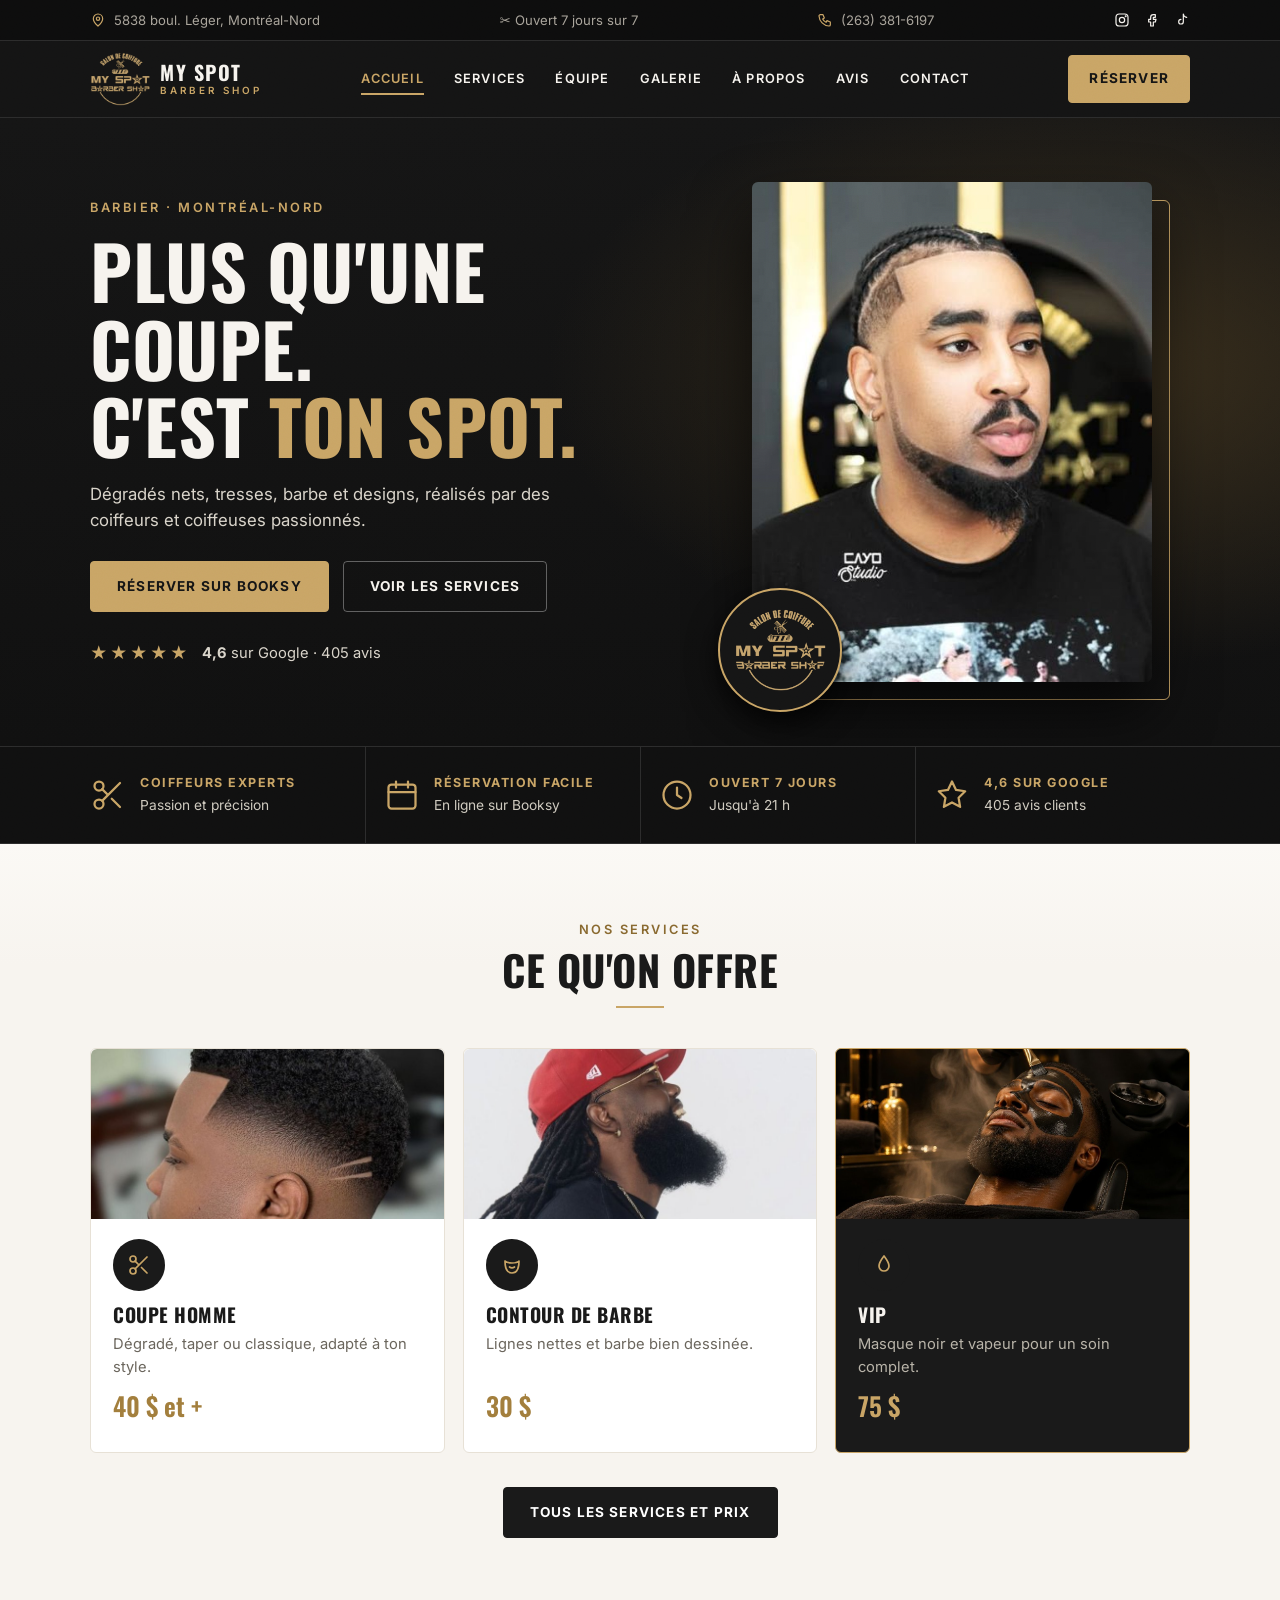
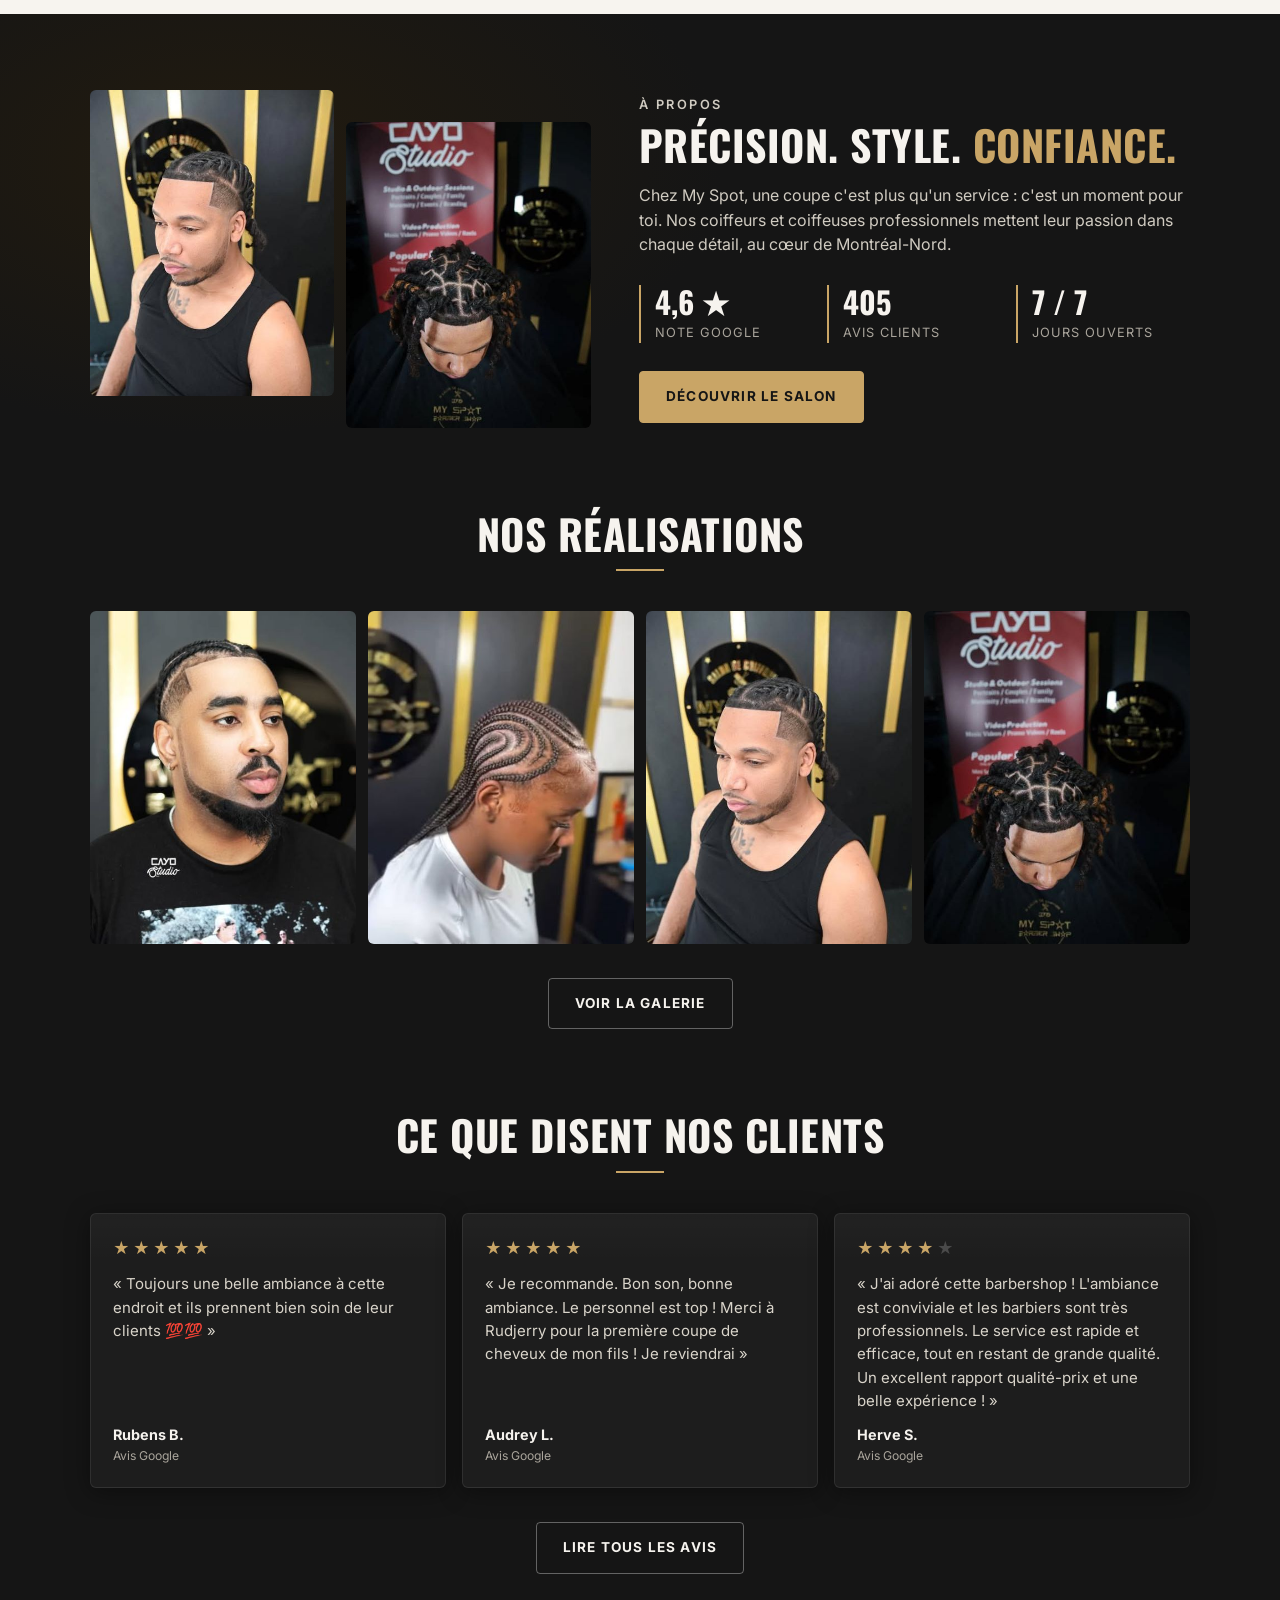
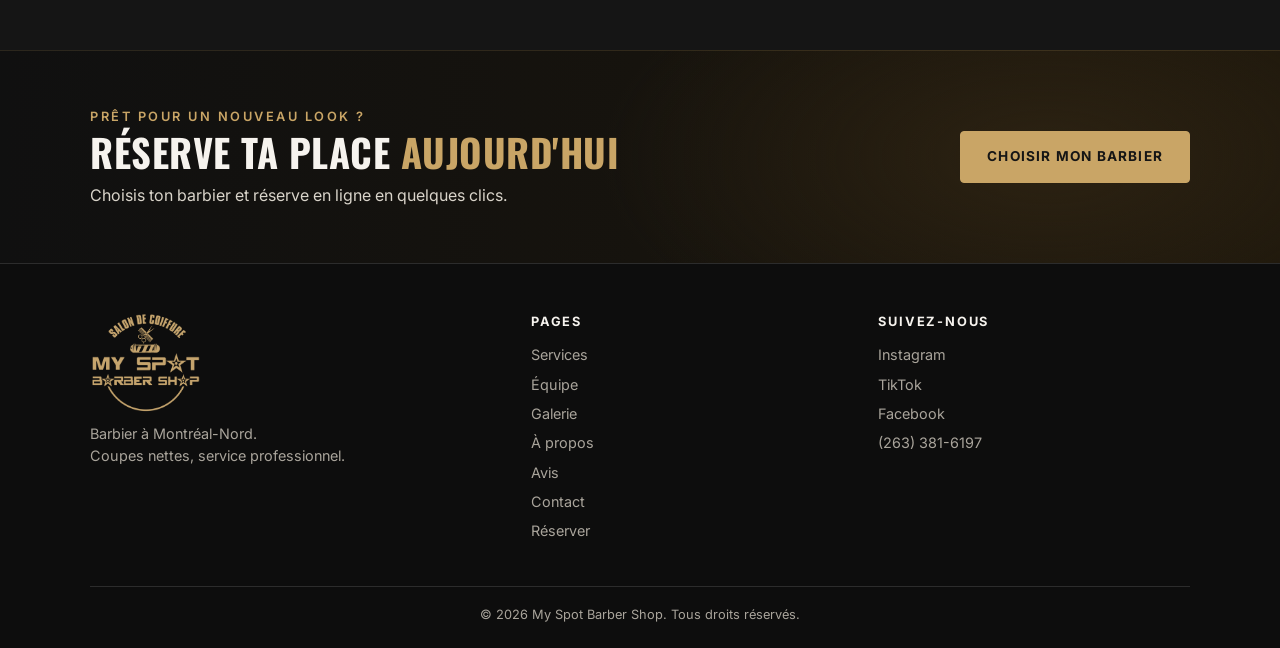
==== index.html @ a3e202e7 "Nouveau numéro de téléphone : (263) 381-6197 Remplace (514) 326-7775 sur toutes les pages (topbar, f" ====
<!doctype html>
<html lang="fr">
<head>
<meta charset="utf-8">
<meta name="viewport" content="width=device-width, initial-scale=1">
<title>My Spot Barber Shop — Barbier à Montréal-Nord</title>
<meta name="description" content="Barbier à Montréal-Nord — My Spot Barber Shop, 5838 boul. Léger. Coupes, dégradés, tresses, barbe et designs. Réserve en ligne sur Booksy.">
<link rel="canonical" href="https://myspotbarbershop.com/">
<meta property="og:title" content="My Spot Barber Shop — Barbier à Montréal-Nord">
<meta property="og:description" content="Barbier à Montréal-Nord — My Spot Barber Shop, 5838 boul. Léger. Coupes, dégradés, tresses, barbe et designs. Réserve en ligne sur Booksy.">
<meta property="og:type" content="website">
<meta property="og:url" content="https://myspotbarbershop.com/">
<meta property="og:image" content="https://myspotbarbershop.com/img/logo.png">
<meta property="og:locale" content="fr_CA">
<script type="application/ld+json">
{
  "@context": "https://schema.org",
  "@type": "BarberShop",
  "name": "My Spot Barber Shop",
  "image": "https://myspotbarbershop.com/img/logo.png",
  "url": "https://myspotbarbershop.com/",
  "telephone": "+1-263-381-6197",
  "address": {"@type":"PostalAddress","streetAddress":"5838 boul. Léger","addressLocality":"Montréal-Nord","addressRegion":"QC","postalCode":"H1G 1K6","addressCountry":"CA"},
  "openingHoursSpecification": [
    {"@type":"OpeningHoursSpecification","dayOfWeek":["Sunday","Monday","Tuesday","Wednesday","Thursday"],"opens":"09:00","closes":"21:00"},
    {"@type":"OpeningHoursSpecification","dayOfWeek":["Friday","Saturday"],"opens":"08:30","closes":"21:00"}
  ],
  "sameAs": ["https://www.instagram.com/myspotbarbershop/","https://www.tiktok.com/@myspot.barbershop","https://www.facebook.com/profile.php?id=100047534535503"],
  "aggregateRating": {"@type":"AggregateRating","ratingValue":"4.6","reviewCount":"405"}
}
</script>
<link rel="icon" href="img/icon.png">
<link rel="apple-touch-icon" href="img/icon.png">
<link rel="preconnect" href="https://fonts.googleapis.com">
<link rel="preconnect" href="https://fonts.gstatic.com" crossorigin>
<link href="https://fonts.googleapis.com/css2?family=Oswald:wght@500;600;700&family=Inter:wght@400;500;600;700&display=swap" rel="stylesheet">
<link rel="stylesheet" href="css/style.css">
</head>
<body>
<div class="topbar">
  <div class="wrap">
    <span class="cache"><svg viewBox="0 0 24 24"><path d="M12 21s-7-6.2-7-11a7 7 0 0 1 14 0c0 4.8-7 11-7 11z"/><circle cx="12" cy="10" r="2.5"/></svg>5838 boul. Léger, Montréal-Nord</span>
    <span>✂ Ouvert 7 jours sur 7</span>
    <a class="cache" href="tel:+12633816197"><svg viewBox="0 0 24 24"><path d="M5 4h4l2 5-2.5 1.5a11 11 0 0 0 5 5L15 13l5 2v4a2 2 0 0 1-2 2A16 16 0 0 1 3 6a2 2 0 0 1 2-2z"/></svg>(263) 381-6197</a>
    <div class="social cache">
      <a href="https://www.instagram.com/myspotbarbershop/" target="_blank" rel="noopener" aria-label="Instagram"><svg viewBox="0 0 24 24"><rect x="3" y="3" width="18" height="18" rx="5"/><circle cx="12" cy="12" r="4"/><circle cx="17.5" cy="6.5" r=".6"/></svg></a>
      <a href="https://www.facebook.com/profile.php?id=100047534535503" target="_blank" rel="noopener" aria-label="Facebook"><svg viewBox="0 0 24 24"><path d="M14 8h3V4h-3a4 4 0 0 0-4 4v3H7v4h3v6h4v-6h3l1-4h-4V8z"/></svg></a>
      <a href="https://www.tiktok.com/@myspot.barbershop" target="_blank" rel="noopener" aria-label="TikTok"><svg viewBox="0 0 24 24"><path d="M14 3v11.5a3.5 3.5 0 1 1-3.5-3.5M14 3c.3 2.7 2 4.5 5 5"/></svg></a>
    </div>
  </div>
</div>
<header class="nav">
  <div class="wrap">
    <a class="marque" href="/">
      <img src="img/logo.png" alt="Logo My Spot Barber Shop">
      <b>My Spot<small>BARBER SHOP</small></b>
    </a>
    <nav class="menu">
        <a href="/" class="actif">Accueil</a>
        <a href="/services">Services</a>
        <a href="/equipe">Équipe</a>
        <a href="/galerie">Galerie</a>
        <a href="/a-propos">À propos</a>
        <a href="/avis">Avis</a>
        <a href="/contact">Contact</a>
    </nav>
    <details class="menu-mobile">
      <summary aria-label="Menu"><svg viewBox="0 0 24 24"><path d="M4 7h16M4 12h16M4 17h16"/></svg></summary>
      <nav>
        <a href="/" class="actif">Accueil</a>
        <a href="/services">Services</a>
        <a href="/equipe">Équipe</a>
        <a href="/galerie">Galerie</a>
        <a href="/a-propos">À propos</a>
        <a href="/avis">Avis</a>
        <a href="/contact">Contact</a>
        <a href="/equipe">Réserver</a>
      </nav>
    </details>
    <a class="btn btn-or" href="/equipe">Réserver</a>
  </div>
</header>
<main>
<div class="hero">
  <div class="wrap">
    <div>
      <p class="surtitre">Barbier · Montréal-Nord</p>
      <h1>Plus qu'une coupe.<br>C'est <span class="or">ton spot.</span></h1>
      <p class="intro">Dégradés nets, tresses, barbe et designs, réalisés par des coiffeurs et coiffeuses passionnés.</p>
      <div class="actions">
        <a class="btn btn-or" href="/equipe">Réserver sur Booksy</a>
        <a class="btn btn-ligne" href="/services">Voir les services</a>
      </div>
      <div class="note"><span class="etoiles" role="img" aria-label="Note 4,6 sur 5">★★★★★</span><span><b>4,6</b> sur Google · 405 avis</span></div>
    </div>
    <div class="hero-photo">
      <img class="photo" src="img/coupe-4.jpg" alt="Coupe et barbe réalisées chez My Spot">
      <img class="sceau" src="img/logo.png" alt="">
    </div>
  </div>
</div>

<div class="atouts">
  <div class="wrap">
    <div class="atout"><svg viewBox="0 0 24 24"><circle cx="6" cy="6" r="3"/><circle cx="6" cy="18" r="3"/><path d="M20 4 8.1 15.9M14.5 14.5 20 20M8.1 8.1 12 12"/></svg><div><b>Coiffeurs experts</b><span>Passion et précision</span></div></div>
    <div class="atout"><svg viewBox="0 0 24 24"><rect x="3" y="5" width="18" height="16" rx="2"/><path d="M3 10h18M8 3v4M16 3v4"/></svg><div><b>Réservation facile</b><span>En ligne sur Booksy</span></div></div>
    <div class="atout"><svg viewBox="0 0 24 24"><circle cx="12" cy="12" r="9"/><path d="M12 7v5l3 2"/></svg><div><b>Ouvert 7 jours</b><span>Jusqu'à 21 h</span></div></div>
    <div class="atout"><svg viewBox="0 0 24 24"><path d="m12 3 2.7 5.6 6.1.9-4.4 4.3 1 6.1L12 17l-5.4 2.9 1-6.1L3.2 9.5l6.1-.9z"/></svg><div><b>4,6 sur Google</b><span>405 avis clients</span></div></div>
  </div>
</div>

<section class="clair">
  <div class="wrap">
    <div class="tete"><p class="surtitre" style="color:#8a6a30">Nos services</p><h2>Ce qu'on offre</h2></div>
    <div class="services">
      <div class="service"><img class="photo-svc" src="img/services/homme.jpg" alt="Dégradé réalisé chez My Spot" loading="lazy" width="720" height="480"><div class="ico"><svg viewBox="0 0 24 24"><circle cx="6" cy="6" r="3"/><circle cx="6" cy="18" r="3"/><path d="M20 4 8.1 15.9M14.5 14.5 20 20M8.1 8.1 12 12"/></svg></div><h3>Coupe homme</h3><p>Dégradé, taper ou classique, adapté à ton style.</p><span class="prix">40 $ et +</span></div>
      <div class="service"><img class="photo-svc" src="img/services/barbe.jpg" alt="Barbe taillée chez My Spot" loading="lazy" width="720" height="480"><div class="ico"><svg viewBox="0 0 24 24"><path d="M5 8c0 8 3 12 7 12s7-4 7-12c-2 2-4 2-7 2s-5 0-7-2z"/><path d="M9.5 14c1.5 1 3.5 1 5 0"/></svg></div><h3>Contour de barbe</h3><p>Lignes nettes et barbe bien dessinée.</p><span class="prix">30 $</span></div>
      <div class="service vedette"><img class="photo-svc" src="img/services/vip.jpg" alt="Coupe et barbe soignées chez My Spot" loading="lazy" width="720" height="480"><div class="ico"><svg viewBox="0 0 24 24"><path d="M12 3c3 4 5 6.5 5 10a5 5 0 0 1-10 0c0-3.5 2-6 5-10z"/></svg></div><h3>VIP</h3><p>Masque noir et vapeur pour un soin complet.</p><span class="prix">75 $</span></div>
    </div>
    <div class="centre"><a class="btn btn-noir" href="/services">Tous les services et prix</a></div>
  </div>
</section>

<section class="apropos">
  <div class="wrap">
    <div class="duo">
      <img src="img/coupe-1.jpg" alt="Tresses et dégradé réalisés chez My Spot" loading="lazy">
      <img src="img/coupe-3.jpg" alt="Twists et contour réalisés chez My Spot" loading="lazy">
    </div>
    <div>
      <p class="surtitre">À propos</p>
      <h2>Précision. Style. <span class="or">Confiance.</span></h2>
      <p>Chez My Spot, une coupe c'est plus qu'un service : c'est un moment pour toi. Nos coiffeurs et coiffeuses professionnels mettent leur passion dans chaque détail, au cœur de Montréal-Nord.</p>
      <div class="chiffres">
        <div><b>4,6 ★</b><span>Note Google</span></div>
        <div><b>405</b><span>Avis clients</span></div>
        <div><b>7 / 7</b><span>Jours ouverts</span></div>
      </div>
      <a class="btn btn-or" href="/a-propos">Découvrir le salon</a>
    </div>
  </div>
</section>

<section style="padding-top:0">
  <div class="wrap">
    <div class="tete"><h2>Nos réalisations</h2></div>
    <div class="galerie">
      <a href="https://www.instagram.com/myspotbarbershop/" target="_blank" rel="noopener"><img src="img/coupe-4.jpg" alt="Coupe et barbe" loading="lazy"></a>
      <a href="https://www.instagram.com/myspotbarbershop/" target="_blank" rel="noopener"><img src="img/coupe-2.jpg" alt="Tresses collées" loading="lazy"></a>
      <a href="https://www.instagram.com/myspotbarbershop/" target="_blank" rel="noopener"><img src="img/coupe-1.jpg" alt="Tresses et dégradé" loading="lazy"></a>
      <a href="https://www.instagram.com/myspotbarbershop/" target="_blank" rel="noopener"><img src="img/coupe-3.jpg" alt="Twists et contour" loading="lazy"></a>
    </div>
    <div class="centre"><a class="btn btn-ligne" href="/galerie">Voir la galerie</a></div>
  </div>
</section>

<section style="padding-top:0">
  <div class="wrap">
    <div class="tete"><h2>Ce que disent nos clients</h2></div>
    <div class="avis">
      <figure><div class="et" role="img" aria-label="5 étoiles sur 5">★★★★★<i aria-hidden="true"></i></div><blockquote>« Toujours une belle ambiance à cette endroit et ils prennent bien soin de leur clients 💯💯 »</blockquote><figcaption>Rubens B.<span>Avis Google</span></figcaption></figure>
      <figure><div class="et" role="img" aria-label="5 étoiles sur 5">★★★★★<i aria-hidden="true"></i></div><blockquote>« Je recommande. Bon son, bonne ambiance. Le personnel est top ! Merci à Rudjerry pour la première coupe de cheveux de mon fils ! Je reviendrai »</blockquote><figcaption>Audrey L.<span>Avis Google</span></figcaption></figure>
      <figure><div class="et" role="img" aria-label="4 étoiles sur 5">★★★★<i aria-hidden="true">★</i></div><blockquote>« J'ai adoré cette barbershop ! L'ambiance est conviviale et les barbiers sont très professionnels. Le service est rapide et efficace, tout en restant de grande qualité. Un excellent rapport qualité-prix et une belle expérience ! »</blockquote><figcaption>Herve S.<span>Avis Google</span></figcaption></figure>
    </div>
    <div class="centre"><a class="btn btn-ligne" href="/avis">Lire tous les avis</a></div>
  </div>
</section>

<div class="reserver">
  <div class="wrap">
    <div><p class="surtitre">Prêt pour un nouveau look ?</p><h2>Réserve ta place <span class="or">aujourd'hui</span></h2><p style="margin-top:10px;color:#d9d4ca">Choisis ton barbier et réserve en ligne en quelques clics.</p></div>
    <a class="btn btn-or" href="/equipe">Choisir mon barbier</a>
  </div>
</div>

</main>
<footer>
  <div class="wrap">
    <div>
      <img src="img/logo.png" alt="My Spot Barber Shop">
      <p>Barbier à Montréal-Nord.<br>Coupes nettes, service professionnel.</p>
    </div>
    <div>
      <h4>Pages</h4>
      <ul>
        <li><a href="/services">Services</a></li>
        <li><a href="/equipe">Équipe</a></li>
        <li><a href="/galerie">Galerie</a></li>
        <li><a href="/a-propos">À propos</a></li>
        <li><a href="/avis">Avis</a></li>
        <li><a href="/contact">Contact</a></li>
        <li><a href="/equipe">Réserver</a></li>
      </ul>
    </div>
    <div>
      <h4>Suivez-nous</h4>
      <ul>
        <li><a href="https://www.instagram.com/myspotbarbershop/" target="_blank" rel="noopener">Instagram</a></li>
        <li><a href="https://www.tiktok.com/@myspot.barbershop" target="_blank" rel="noopener">TikTok</a></li>
        <li><a href="https://www.facebook.com/profile.php?id=100047534535503" target="_blank" rel="noopener">Facebook</a></li>
        <li><a href="tel:+12633816197">(263) 381-6197</a></li>
      </ul>
    </div>
    <p class="copy">© 2026 My Spot Barber Shop. Tous droits réservés.</p>
  </div>
</footer>

<a class="btn btn-or fixe" href="/equipe">Réserver maintenant</a>
<script>
  if ('scrollRestoration' in history) { history.scrollRestoration = 'manual'; }
  if (!location.hash) { window.scrollTo(0, 0); window.addEventListener('pageshow', function(){ window.scrollTo(0, 0); }); }
</script>
<script>
(function(){
  var btns=document.querySelectorAll('a[data-booksy]');
  if(!btns.length)return;
  var cur=null;
  var st=document.createElement('style');st.textContent='.booksy-widget-button{display:none!important}';document.head.appendChild(st);
  function clean(){
    document.querySelectorAll('.booksy-widget-container').forEach(function(e){e.remove()});
    document.querySelectorAll('.booksy-widget-dialog').forEach(function(e){var p=e.parentElement;(p&&p.tagName==='DIV'&&!p.className?p:e).remove()});
    document.querySelectorAll('script[src*="booksy.com/widget"]').forEach(function(e){e.remove()});
  }
  btns.forEach(function(a){
    a.addEventListener('click',function(ev){
      ev.preventDefault();
      var id=a.getAttribute('data-booksy');
      if(cur===id){var b=document.querySelector('.booksy-widget-button');if(b){b.click();return;}}
      clean();cur=id;
      var sc=document.createElement('script');
      sc.src='https://booksy.com/widget/code.js?id='+id+'&country=ca&lang=fr';
      document.body.appendChild(sc);
      var n=0,t=setInterval(function(){
        var b=document.querySelector('.booksy-widget-button');
        if(b){clearInterval(t);b.click();}
        else if(++n>40){clearInterval(t);window.open(a.href,'_blank');}
      },150);
    });
  });
})();
</script>
</body>
</html>
---- css/style.css ----
:root { --noir:#151515; --noir2:#1d1d1d; --ligne:#2c2c2c; --or:#c9a566; --or2:#e0c08a; --blanc:#f6f3ee; --gris:#a9a49b; --creme:#f7f4ef; --encre:#1a1a1a; }
  * { box-sizing:border-box; margin:0; padding:0; }
  html { scroll-behavior:smooth; }
  @media (prefers-reduced-motion: reduce) { html { scroll-behavior:auto; } * { transition:none !important; animation:none !important; } }
  :root { --ease:cubic-bezier(.22,.61,.36,1); --vite:.25s; --lent:.7s; }
  body { font-family:Inter,system-ui,-apple-system,sans-serif; background:var(--noir); color:var(--blanc); line-height:1.55; -webkit-font-smoothing:antialiased; }
  body::before { content:""; position:fixed; inset:0; z-index:100; pointer-events:none; opacity:.05; mix-blend-mode:overlay;
    background-image:url("data:image/svg+xml,%3Csvg xmlns='http://www.w3.org/2000/svg' width='160' height='160'%3E%3Cfilter id='n'%3E%3CfeTurbulence type='fractalNoise' baseFrequency='.8' numOctaves='2' stitchTiles='stitch'/%3E%3C/filter%3E%3Crect width='160' height='160' filter='url(%23n)'/%3E%3C/svg%3E"); }
  a { color:inherit; text-decoration:none; }
  img { max-width:100%; display:block; }
  .wrap { max-width:1140px; margin:0 auto; padding:0 20px; }
  h1,h2,h3,.titre { font-family:Oswald,Impact,sans-serif; text-transform:uppercase; letter-spacing:.5px; line-height:1.05; }
  .or { color:var(--or); }
  .surtitre { color:var(--or); font-size:.8rem; font-weight:600; letter-spacing:2.5px; text-transform:uppercase; }

  /* Boutons */
  .btn { display:inline-flex; align-items:center; justify-content:center; gap:8px; padding:14px 26px; font-weight:700; font-size:.85rem; letter-spacing:1.2px; text-transform:uppercase; border-radius:4px; border:1.5px solid var(--or); transition:transform var(--vite) var(--ease), box-shadow var(--vite) var(--ease), background var(--vite) var(--ease), border-color var(--vite) var(--ease), color var(--vite) var(--ease); cursor:pointer; }
  .btn:hover { transform:translateY(-2px); }
  .btn:active { transform:translateY(0) scale(.98); transition-duration:.08s; }
  .btn-or { background:var(--or); color:#151515; }
  .btn-or:hover { background:var(--or2); border-color:var(--or2); box-shadow:0 10px 26px #c9a56633; }
  .btn-ligne { border-color:#fff5; color:var(--blanc); }
  .btn-ligne:hover { border-color:var(--or); color:var(--or); }
  .btn-noir { background:var(--encre); color:#fff; border-color:var(--encre); }
  .btn-noir:hover { background:#000; }

  /* Barre du haut */
  .topbar { background:#0d0d0d; font-size:.82rem; color:var(--gris); border-bottom:1px solid var(--ligne); }
  .topbar .wrap { display:flex; justify-content:space-between; align-items:center; gap:16px; min-height:40px; flex-wrap:wrap; }
  .topbar a:hover { color:var(--or); }
  .topbar span, .topbar a { display:inline-flex; align-items:center; gap:8px; }
  .topbar svg, .social svg { width:16px; height:16px; fill:none; stroke:var(--or); stroke-width:1.8; stroke-linecap:round; stroke-linejoin:round; }
  .social { display:flex; gap:14px; }
  .social svg { stroke:var(--blanc); }
  .social a:hover svg { stroke:var(--or); }

  /* Navigation */
  header.nav { position:sticky; top:0; z-index:50; background:#151515f2; backdrop-filter:blur(8px); border-bottom:1px solid var(--ligne); }
  .nav .wrap { display:flex; align-items:center; justify-content:space-between; gap:20px; height:76px; }
  .marque { display:flex; align-items:center; gap:10px; }
  .marque img { width:60px; height:60px; object-fit:contain; }
  .marque b { font-family:Oswald,sans-serif; font-size:1.25rem; letter-spacing:1.5px; text-transform:uppercase; line-height:1; }
  .marque small { display:block; font-family:Inter,sans-serif; font-size:.62rem; letter-spacing:3px; color:var(--or); font-weight:600; margin-top:4px; }
  .menu { display:flex; gap:30px; font-size:.8rem; font-weight:600; letter-spacing:1.2px; text-transform:uppercase; }
  .menu a { position:relative; padding:6px 0; }
  .menu a::after { content:""; position:absolute; left:0; right:0; bottom:0; height:2px; background:var(--or); transform:scaleX(0); transform-origin:right; transition:transform .35s var(--ease); }
  .menu a:hover { color:var(--or); }
  .menu a:hover::after { transform:scaleX(1); transform-origin:left; }
  .menu-mobile { display:none; }
  .nav .btn { padding:12px 20px; }

  /* Héro */
  .hero { position:relative; overflow:hidden; background:radial-gradient(900px 500px at 85% 40%, #3a2f1c 0%, transparent 60%), linear-gradient(180deg,#151515,#101010); }
  .hero .wrap { display:grid; grid-template-columns:1.1fr .9fr; gap:40px; align-items:center; padding-top:64px; padding-bottom:64px; }
  .hero h1 { font-size:clamp(2.6rem,6.2vw,4.6rem); font-weight:700; margin:14px 0 18px; }
  .hero p.intro { color:#d9d4ca; font-size:1.05rem; max-width:460px; }
  .actions { display:flex; gap:14px; flex-wrap:wrap; margin-top:28px; }
  .note { display:flex; align-items:center; gap:12px; margin-top:28px; font-size:.92rem; color:#d9d4ca; }
  .etoiles { color:var(--or); letter-spacing:3px; font-size:1.05rem; }
  .hero-photo { position:relative; justify-self:center; width:min(100%,400px); }
  .hero-photo img.photo { width:100%; aspect-ratio:4/5; object-fit:cover; border-radius:6px; position:relative; z-index:1; box-shadow:0 30px 60px #000a; }
  .hero-photo::before { content:""; position:absolute; inset:18px -18px -18px 18px; border:1.5px solid var(--or); border-radius:6px; }
  .hero-photo .sceau { position:absolute; z-index:2; left:-34px; bottom:-30px; width:124px; height:124px; border-radius:50%; border:2px solid var(--or); box-shadow:0 10px 30px #000c; background:#151515; padding:14px; object-fit:contain; }

  /* Atouts */
  .atouts { background:#101010; border-top:1px solid var(--ligne); border-bottom:1px solid var(--ligne); }
  .atouts .wrap { display:grid; grid-template-columns:repeat(4,1fr); }
  .atout { display:flex; gap:14px; align-items:center; padding:26px 18px; border-left:1px solid var(--ligne); }
  .atout svg { transition:transform .45s var(--ease); }
  .atout:hover svg { transform:translateY(-3px); }
  .atout:first-child { border-left:0; padding-left:0; }
  .atout svg { flex:none; width:36px; height:36px; fill:none; stroke:var(--or); stroke-width:1.5; stroke-linecap:round; stroke-linejoin:round; }
  .atout b { display:block; color:var(--or); font-size:.78rem; letter-spacing:1.5px; text-transform:uppercase; }
  .atout span { font-size:.86rem; color:#cfcabf; }

  /* Sections */
  section { padding:76px 0; }
  .tete { text-align:center; margin-bottom:40px; }
  .tete h2 { font-size:clamp(1.9rem,4vw,2.6rem); margin-top:8px; }
  .tete::after { content:""; display:block; width:48px; height:2px; background:var(--or); margin:14px auto 0; }
  .clair { background:linear-gradient(180deg,#fbf9f5 0%,var(--creme) 120px); color:var(--encre); }

  /* Services */
  .services { display:grid; grid-template-columns:repeat(3,1fr); gap:18px; }
  .service { background:#fff; border:1px solid #e7e1d6; border-radius:6px; padding:26px 22px; display:flex; flex-direction:column; gap:8px; transition:.2s; overflow:hidden; }
  .service { transition:transform .4s var(--ease), box-shadow .4s var(--ease), border-color .4s var(--ease); }
  .service:hover { transform:translateY(-4px); box-shadow:0 4px 10px #00000012, 0 18px 36px #00000014; border-color:#c6b58f; }
  .service:hover .ico svg { transform:rotate(-8deg); }
  .service .ico svg { transition:transform .4s var(--ease); }
  .service .photo-svc { width:calc(100% + 44px); max-width:none; margin:-26px -22px 12px; height:170px; object-fit:cover; border-radius:6px 6px 0 0; display:block; transition:filter .4s var(--ease); }
  .service:hover .photo-svc { filter:brightness(1.06); }
  .service .ico { width:52px; height:52px; border-radius:50%; background:var(--encre); display:grid; place-items:center; margin-bottom:6px; }
  .service .ico svg { width:24px; height:24px; fill:none; stroke:var(--or); stroke-width:1.7; stroke-linecap:round; stroke-linejoin:round; }
  .service h3 { font-size:1.2rem; }
  .service p { color:#6b665d; font-size:.92rem; flex:1; }
  .service .prix { font-family:Oswald,sans-serif; font-size:1.6rem; font-weight:600; color:#a37f3d; }
  .service.vedette { background:var(--encre); border-color:var(--or); }
  .service.vedette h3 { color:var(--blanc); }
  .service.vedette p { color:#b9b4a9; }
  .service.vedette .prix { color:var(--or); }
  .ajout { margin-top:18px; background:transparent; border:1.5px dashed #c6b58f; border-radius:6px; padding:14px 20px; text-align:center; color:#5d5748; font-size:.95rem; }
  .ajout b { color:#8a6a30; }
  .centre { text-align:center; margin-top:34px; }

  /* À propos */
  .apropos { background:radial-gradient(760px 420px at 18% 30%, #221b0f 0%, transparent 65%); }
  .apropos .wrap { display:grid; grid-template-columns:1fr 1.1fr; gap:48px; align-items:center; }
  .duo { display:grid; grid-template-columns:1fr 1fr; gap:12px; }
  .duo img { width:100%; aspect-ratio:4/5; object-fit:cover; border-radius:6px; }
  .duo img:last-child { margin-top:32px; }
  .apropos h2 { font-size:clamp(1.9rem,4vw,2.6rem); margin:8px 0 16px; }
  .apropos p { color:#d0cbc1; }
  .chiffres { display:grid; grid-template-columns:repeat(3,1fr); gap:14px; margin:28px 0; }
  .chiffres div { border-left:2px solid var(--or); padding-left:14px; }
  .chiffres b { font-family:Oswald,sans-serif; font-size:1.9rem; display:block; line-height:1.1; }
  .chiffres span { font-size:.8rem; color:var(--gris); text-transform:uppercase; letter-spacing:1px; }

  /* Galerie */
  .galerie { display:grid; grid-template-columns:repeat(4,1fr); gap:12px; }
  .galerie a { position:relative; overflow:hidden; border-radius:6px; display:block; }
  .galerie img { width:100%; aspect-ratio:4/5; object-fit:cover; transition:transform var(--lent) var(--ease), filter var(--lent) var(--ease); }
  .galerie a:hover img { transform:scale(1.05); filter:saturate(1.08); }
  .galerie a::after { content:""; position:absolute; inset:0; border:1px solid #c9a56600; border-radius:6px; transition:border-color var(--lent) var(--ease); pointer-events:none; }
  .galerie a:hover::after { border-color:#c9a56680; }

  /* Avis */
  .avis { display:grid; grid-template-columns:repeat(3,1fr); gap:16px; }
  .avis figure { background:linear-gradient(180deg,#ffffff05,transparent 48px), var(--noir2); border:1px solid #ffffff14; border-radius:6px; padding:22px; display:flex; flex-direction:column; gap:12px; box-shadow:0 4px 24px #00000066; transition:border-color .4s var(--ease), transform .4s var(--ease); }
  .avis figure:hover { border-color:#c9a56655; transform:translateY(-3px); }
  .avis .et { color:var(--or); letter-spacing:3px; }
  .avis .et i { color:#4a4a4a; font-style:normal; }
  .avis blockquote { color:#d9d4ca; font-size:.94rem; flex:1; }
  .avis figcaption { font-weight:700; font-size:.9rem; }
  .avis figcaption span { display:block; font-weight:400; font-size:.76rem; color:var(--gris); }

  /* Réserver */
  .reserver { background:radial-gradient(640px 320px at 82% 50%, #2c2212 0%, transparent 70%), linear-gradient(90deg,#101010,#1c160b); border-top:1px solid #c9a56626; border-bottom:1px solid var(--ligne); padding:56px 0; }
  .reserver .wrap { display:flex; align-items:center; justify-content:space-between; gap:24px; flex-wrap:wrap; }
  .reserver h2 { font-size:clamp(1.7rem,3.6vw,2.4rem); margin-top:6px; }

  /* Contact */
  .contact .wrap { display:grid; grid-template-columns:1fr 1.2fr; gap:40px; align-items:stretch; }
  .infos { display:grid; gap:20px; align-content:start; }
  .info { display:flex; gap:14px; }
  .info svg { flex:none; width:22px; height:22px; margin-top:3px; fill:none; stroke:#a37f3d; stroke-width:1.8; stroke-linecap:round; stroke-linejoin:round; }
  .info b { display:block; font-size:.78rem; letter-spacing:1.5px; text-transform:uppercase; color:#8a6a30; }
  .info a:hover { text-decoration:underline; }
  .carte { width:100%; min-height:340px; height:100%; border:0; border-radius:6px; }

  /* Pied */
  footer { background:#0d0d0d; padding:48px 0 24px; font-size:.9rem; color:var(--gris); }
  footer .wrap { display:grid; grid-template-columns:1.3fr 1fr 1fr; gap:36px; }
  footer img { width:110px; margin-bottom:10px; }
  footer h4 { color:var(--blanc); font-size:.8rem; letter-spacing:1.8px; text-transform:uppercase; margin-bottom:12px; }
  footer li { list-style:none; margin-bottom:7px; }
  footer a:hover { color:var(--or); }
  .copy { grid-column:1/-1; border-top:1px solid var(--ligne); padding-top:18px; text-align:center; font-size:.8rem; }

  /* Bouton fixe mobile */
  .fixe { display:none; }

  @media (max-width:900px) {
    .menu { display:none; }
    .menu-mobile { display:block; position:relative; }
    .menu-mobile summary { list-style:none; cursor:pointer; padding:10px; display:grid; place-items:center; border:1px solid var(--ligne); border-radius:4px; }
    .menu-mobile summary::-webkit-details-marker { display:none; }
    .menu-mobile svg { width:22px; height:22px; fill:none; stroke:var(--blanc); stroke-width:2; stroke-linecap:round; }
    .menu-mobile[open] summary { border-color:var(--or); }
    .menu-mobile[open] svg { stroke:var(--or); }
    .menu-mobile nav { position:absolute; right:0; top:calc(100% + 10px); background:#101010; border:1px solid var(--ligne); border-radius:6px; min-width:220px; padding:8px; display:grid; box-shadow:0 18px 40px #000c; }
    .menu-mobile nav a { padding:13px 16px; font-size:.85rem; font-weight:600; letter-spacing:1.2px; text-transform:uppercase; border-radius:4px; }
    .menu-mobile nav a:hover { background:var(--noir2); color:var(--or); }
    .hero .wrap { grid-template-columns:1fr; padding-top:44px; padding-bottom:70px; }
    .hero-photo { width:min(82%,340px); margin-top:8px; }
    .hero-photo .sceau { width:96px; height:96px; left:-22px; bottom:-24px; }
    .atouts .wrap { grid-template-columns:1fr 1fr; }
    .atout { border-left:0; padding:18px 8px 18px 0; }
    .services { grid-template-columns:1fr 1fr; }
    .apropos .wrap, .contact .wrap { grid-template-columns:1fr; }
    .galerie { grid-template-columns:1fr 1fr; }
    .avis { grid-template-columns:1fr; }
    footer .wrap { grid-template-columns:1fr 1fr; }
    footer .wrap > div:first-child { grid-column:1/-1; }
    section { padding:56px 0; }
  }
  @media (max-width:600px) {
    .topbar .cache { display:none; }
    .topbar .wrap { justify-content:center; }
    .nav .wrap { height:66px; }
    .marque img { width:50px; height:50px; }
    .nav .btn-or { display:none; }
    .services { grid-template-columns:1fr; }
    .service { flex-direction:row; align-items:center; flex-wrap:wrap; padding:18px; }
    .service .photo-svc { width:calc(100% + 36px); max-width:none; flex:0 0 calc(100% + 36px); margin:-18px -18px 10px; order:-1; }
    .service .ico { margin:0; }
    .service h3 { flex:1; }
    .service p { flex-basis:100%; order:3; }
    .chiffres b { font-size:1.5rem; }
    .fixe { display:flex; position:fixed; left:14px; right:14px; bottom:14px; z-index:60; box-shadow:0 10px 30px #000c; }
    body:has(.fixe) { padding-bottom:78px; }
  }

  /* ===== Pages intérieures ===== */
  .menu a.actif, .menu-mobile nav a.actif { color:var(--or); }
  .menu a.actif::after { transform:scaleX(1); transform-origin:left; }
  .entete-page { background:radial-gradient(700px 320px at 80% 20%, #322816 0%, transparent 60%), linear-gradient(180deg,#151515,#111113); border-bottom:1px solid var(--ligne); padding:58px 0 50px; }
  .entete-page h1 { font-size:clamp(2.2rem,5vw,3.4rem); margin-top:10px; }
  .entete-page p.fil { margin-top:14px; color:#d9d4ca; max-width:600px; }
  @media (max-width:600px){ .entete-page { padding:40px 0 34px; } }

  .resume-avis { display:flex; align-items:center; justify-content:center; gap:16px; margin-bottom:36px; color:#d9d4ca; flex-wrap:wrap; }
  .resume-avis b { font-family:Oswald,sans-serif; font-size:2.3rem; color:var(--blanc); line-height:1; }

  .redir { min-height:62vh; display:grid; place-items:center; text-align:center; padding:60px 20px; }
  .redir img { width:110px; margin:0 auto 18px; }
  .redir h1 { font-size:clamp(1.6rem,4vw,2.4rem); margin-bottom:10px; }
  .redir p { color:#d9d4ca; margin-bottom:26px; max-width:480px; margin-left:auto; margin-right:auto; }
  .spin { width:28px; height:28px; border:3px solid #c9a56633; border-top-color:var(--or); border-radius:50%; margin:0 auto 20px; animation:spin 1s linear infinite; }
  @keyframes spin { to { transform:rotate(360deg); } }
  @media (prefers-reduced-motion: reduce){ .spin { display:none; } }

  /* ===== Barbiers (équipe) ===== */
  .barbiers { display:grid; grid-template-columns:repeat(3,1fr); gap:18px; }
  .barbier { background:var(--noir2); border:1px solid #ffffff14; border-radius:6px; overflow:hidden; display:flex; flex-direction:column; transition:transform .4s var(--ease), border-color .4s var(--ease), box-shadow .4s var(--ease); }
  .barbier:hover { transform:translateY(-4px); border-color:#c9a56655; box-shadow:0 18px 36px #00000066; }
  .barbier figure { overflow:hidden; margin:0; }
  .barbier img { width:100%; aspect-ratio:3/2; object-fit:cover; transition:transform var(--lent) var(--ease); }
  .barbier:hover img { transform:scale(1.04); }
  .barbier .bas { padding:16px 18px; display:flex; align-items:center; justify-content:space-between; gap:12px; flex-wrap:wrap; }
  .barbier h3 { font-size:1.02rem; letter-spacing:1px; }
  .barbier .bas .btn { padding:10px 16px; font-size:.76rem; }
  @media (max-width:900px){ .barbiers { grid-template-columns:1fr 1fr; } }
  @media (max-width:600px){ .barbiers { grid-template-columns:1fr; } }
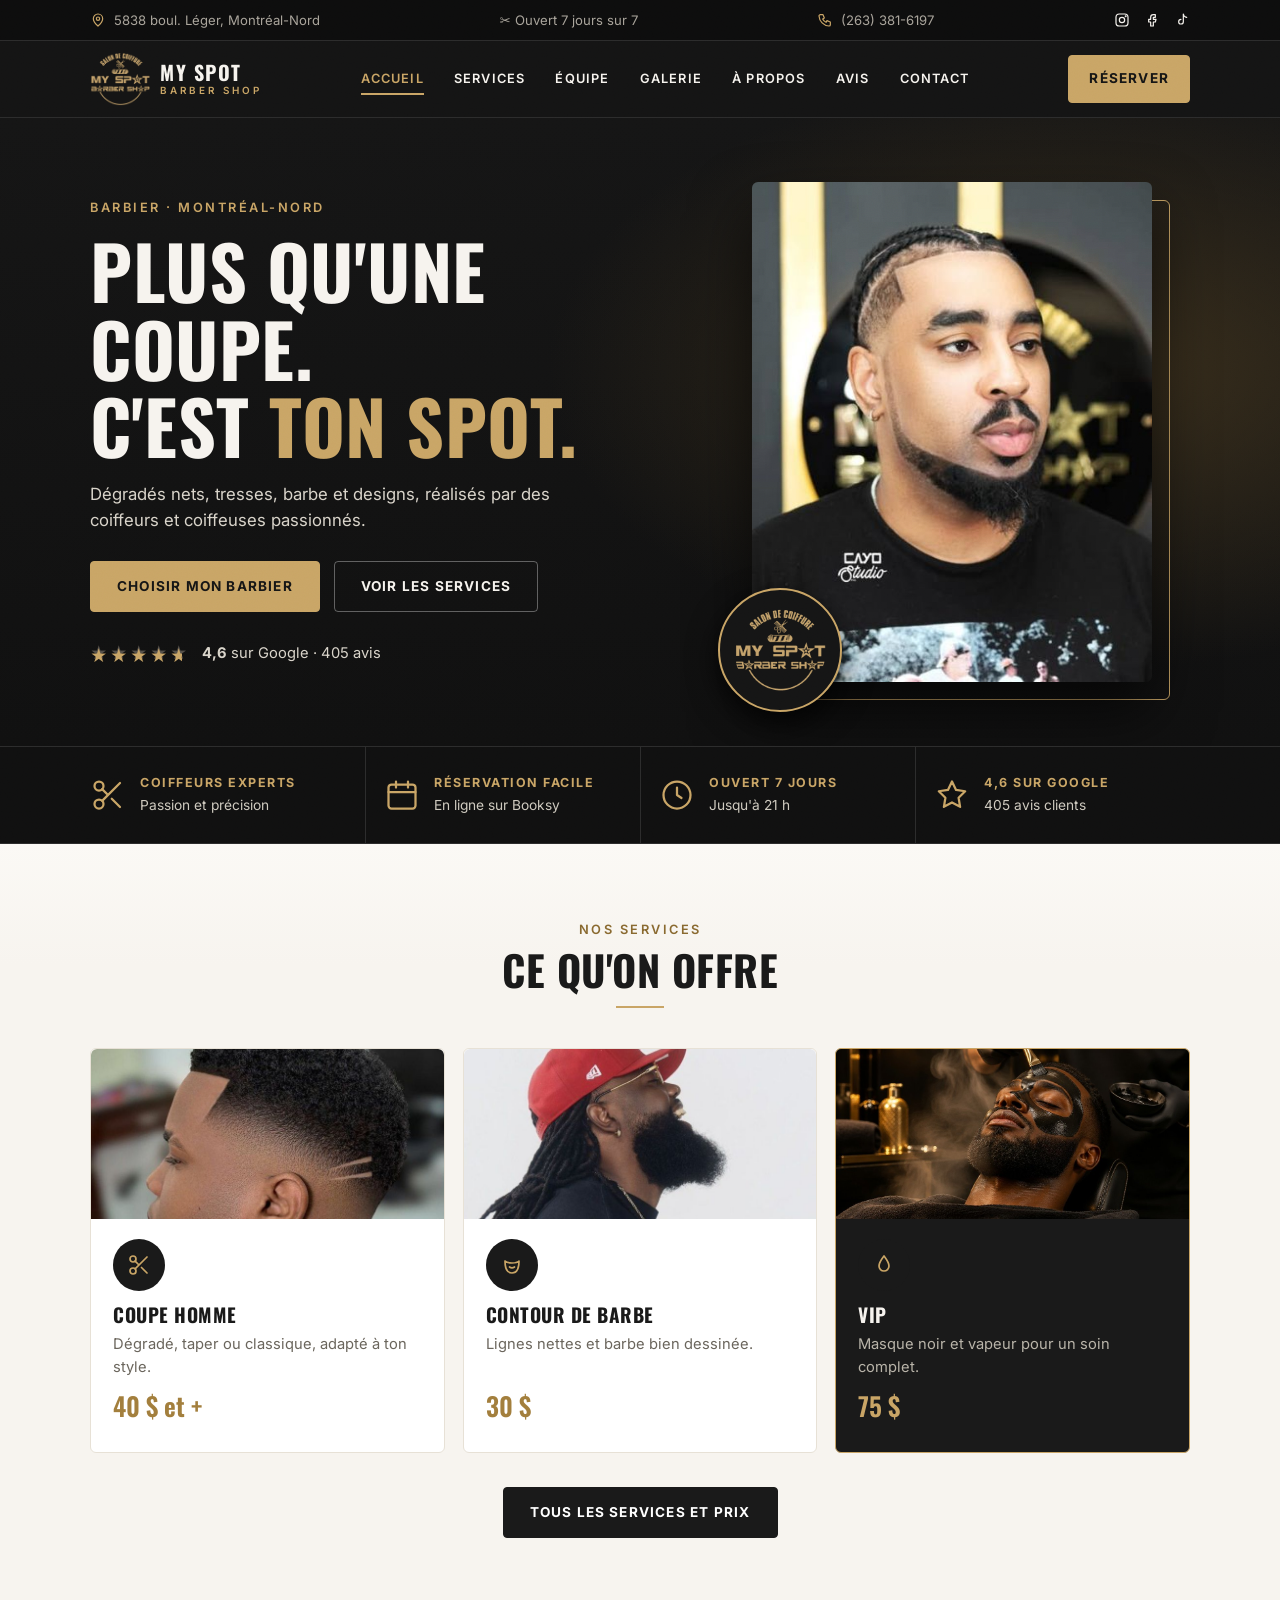
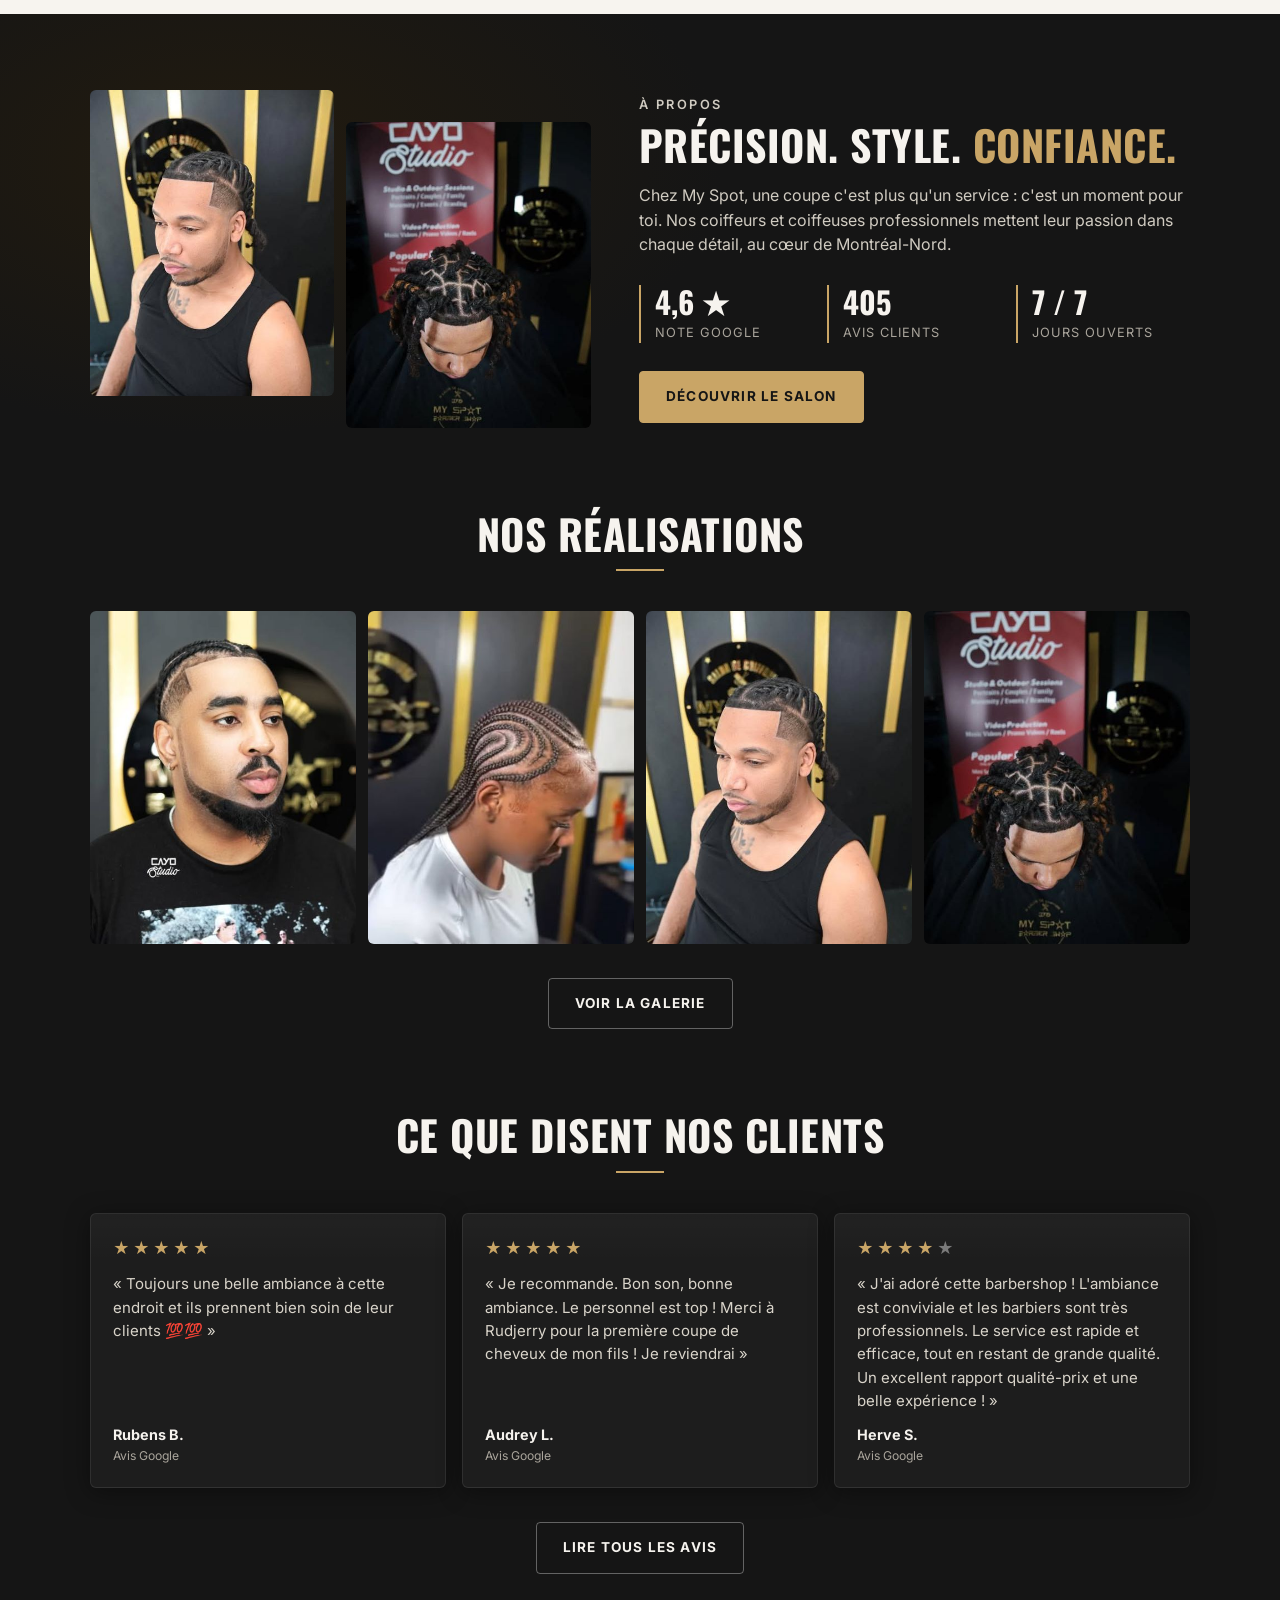
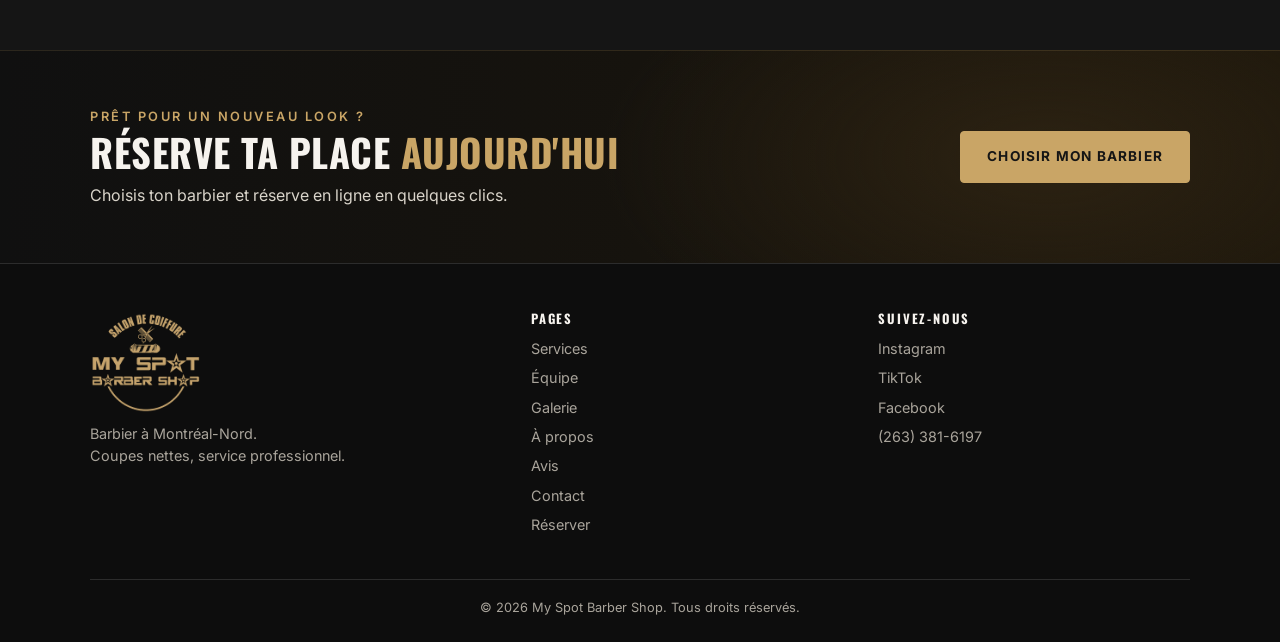
==== commit 8ddc3eb7: "Correctifs de l'audit : réservation Booksy, perfs, accessibilité, SEO - js/booksy.js unique (fix cou" ====
--- a/index.html
+++ b/index.html
@@ -10,42 +10,54 @@
 <meta property="og:description" content="Barbier à Montréal-Nord — My Spot Barber Shop, 5838 boul. Léger. Coupes, dégradés, tresses, barbe et designs. Réserve en ligne sur Booksy.">
 <meta property="og:type" content="website">
 <meta property="og:url" content="https://myspotbarbershop.com/">
-<meta property="og:image" content="https://myspotbarbershop.com/img/logo.png">
+<meta property="og:image" content="https://myspotbarbershop.com/img/og.jpg">
+<meta property="og:image:width" content="1200">
+<meta property="og:image:height" content="630">
+<meta property="og:site_name" content="My Spot Barber Shop">
+<meta name="twitter:card" content="summary_large_image">
+<meta name="twitter:title" content="My Spot Barber Shop — Barbier à Montréal-Nord">
+<meta name="twitter:description" content="Barbier à Montréal-Nord — My Spot Barber Shop, 5838 boul. Léger. Coupes, dégradés, tresses, barbe et designs. Réserve en ligne sur Booksy.">
+<meta name="twitter:image" content="https://myspotbarbershop.com/img/og.jpg">
 <meta property="og:locale" content="fr_CA">
 <script type="application/ld+json">
 {
   "@context": "https://schema.org",
   "@type": "BarberShop",
+  "@id": "https://myspotbarbershop.com/#barbershop",
   "name": "My Spot Barber Shop",
-  "image": "https://myspotbarbershop.com/img/logo.png",
+  "description": "Salon de coiffure et barbier à Montréal-Nord : coupes homme, enfant et femme, contour de barbe, soins. 10 barbiers, ouvert 7 jours sur 7, réservation en ligne par Booksy.",
+  "image": "https://myspotbarbershop.com/img/og.jpg",
   "url": "https://myspotbarbershop.com/",
+  "priceRange": "$30 - $75",
+  "hasMap": "https://maps.app.goo.gl/vKizN4ZihQii4aD46",
   "telephone": "+1-263-381-6197",
   "address": {"@type":"PostalAddress","streetAddress":"5838 boul. Léger","addressLocality":"Montréal-Nord","addressRegion":"QC","postalCode":"H1G 1K6","addressCountry":"CA"},
   "openingHoursSpecification": [
     {"@type":"OpeningHoursSpecification","dayOfWeek":["Sunday","Monday","Tuesday","Wednesday","Thursday"],"opens":"09:00","closes":"21:00"},
     {"@type":"OpeningHoursSpecification","dayOfWeek":["Friday","Saturday"],"opens":"08:30","closes":"21:00"}
   ],
-  "sameAs": ["https://www.instagram.com/myspotbarbershop/","https://www.tiktok.com/@myspot.barbershop","https://www.facebook.com/profile.php?id=100047534535503"],
-  "aggregateRating": {"@type":"AggregateRating","ratingValue":"4.6","reviewCount":"405"}
+  "sameAs": ["https://www.instagram.com/myspotbarbershop/","https://www.tiktok.com/@myspot.barbershop","https://www.facebook.com/profile.php?id=100047534535503"]
 }
 </script>
 <link rel="icon" href="img/icon.png">
 <link rel="apple-touch-icon" href="img/icon.png">
-<link rel="preconnect" href="https://fonts.googleapis.com">
+<link rel="preload" as="image" href="img/coupe-4.jpg" fetchpriority="high">
+  <link rel="preconnect" href="https://fonts.googleapis.com">
 <link rel="preconnect" href="https://fonts.gstatic.com" crossorigin>
-<link href="https://fonts.googleapis.com/css2?family=Oswald:wght@500;600;700&family=Inter:wght@400;500;600;700&display=swap" rel="stylesheet">
+<link href="https://fonts.googleapis.com/css2?family=Oswald:wght@600;700&family=Inter:wght@400;600;700&display=swap" rel="stylesheet">
 <link rel="stylesheet" href="css/style.css">
 </head>
 <body>
+<a class="skip" href="#contenu">Aller au contenu</a>
 <div class="topbar">
   <div class="wrap">
-    <span class="cache"><svg viewBox="0 0 24 24"><path d="M12 21s-7-6.2-7-11a7 7 0 0 1 14 0c0 4.8-7 11-7 11z"/><circle cx="12" cy="10" r="2.5"/></svg>5838 boul. Léger, Montréal-Nord</span>
+    <span class="cache"><svg aria-hidden="true" focusable="false" viewBox="0 0 24 24"><path d="M12 21s-7-6.2-7-11a7 7 0 0 1 14 0c0 4.8-7 11-7 11z"/><circle cx="12" cy="10" r="2.5"/></svg>5838 boul. Léger, Montréal-Nord</span>
     <span>✂ Ouvert 7 jours sur 7</span>
-    <a class="cache" href="tel:+12633816197"><svg viewBox="0 0 24 24"><path d="M5 4h4l2 5-2.5 1.5a11 11 0 0 0 5 5L15 13l5 2v4a2 2 0 0 1-2 2A16 16 0 0 1 3 6a2 2 0 0 1 2-2z"/></svg>(263) 381-6197</a>
+    <a class="cache tel" href="tel:+12633816197"><svg aria-hidden="true" focusable="false" viewBox="0 0 24 24"><path d="M5 4h4l2 5-2.5 1.5a11 11 0 0 0 5 5L15 13l5 2v4a2 2 0 0 1-2 2A16 16 0 0 1 3 6a2 2 0 0 1 2-2z"/></svg>(263) 381-6197</a>
     <div class="social cache">
-      <a href="https://www.instagram.com/myspotbarbershop/" target="_blank" rel="noopener" aria-label="Instagram"><svg viewBox="0 0 24 24"><rect x="3" y="3" width="18" height="18" rx="5"/><circle cx="12" cy="12" r="4"/><circle cx="17.5" cy="6.5" r=".6"/></svg></a>
-      <a href="https://www.facebook.com/profile.php?id=100047534535503" target="_blank" rel="noopener" aria-label="Facebook"><svg viewBox="0 0 24 24"><path d="M14 8h3V4h-3a4 4 0 0 0-4 4v3H7v4h3v6h4v-6h3l1-4h-4V8z"/></svg></a>
-      <a href="https://www.tiktok.com/@myspot.barbershop" target="_blank" rel="noopener" aria-label="TikTok"><svg viewBox="0 0 24 24"><path d="M14 3v11.5a3.5 3.5 0 1 1-3.5-3.5M14 3c.3 2.7 2 4.5 5 5"/></svg></a>
+      <a href="https://www.instagram.com/myspotbarbershop/" target="_blank" rel="noopener" aria-label="Instagram"><svg aria-hidden="true" focusable="false" viewBox="0 0 24 24"><rect x="3" y="3" width="18" height="18" rx="5"/><circle cx="12" cy="12" r="4"/><circle cx="17.5" cy="6.5" r=".6"/></svg></a>
+      <a href="https://www.facebook.com/profile.php?id=100047534535503" target="_blank" rel="noopener" aria-label="Facebook"><svg aria-hidden="true" focusable="false" viewBox="0 0 24 24"><path d="M14 8h3V4h-3a4 4 0 0 0-4 4v3H7v4h3v6h4v-6h3l1-4h-4V8z"/></svg></a>
+      <a href="https://www.tiktok.com/@myspot.barbershop" target="_blank" rel="noopener" aria-label="TikTok"><svg aria-hidden="true" focusable="false" viewBox="0 0 24 24"><path d="M14 3v11.5a3.5 3.5 0 1 1-3.5-3.5M14 3c.3 2.7 2 4.5 5 5"/></svg></a>
     </div>
   </div>
 </div>
@@ -65,7 +77,7 @@
         <a href="/contact">Contact</a>
     </nav>
     <details class="menu-mobile">
-      <summary aria-label="Menu"><svg viewBox="0 0 24 24"><path d="M4 7h16M4 12h16M4 17h16"/></svg></summary>
+      <summary aria-label="Menu"><svg aria-hidden="true" focusable="false" viewBox="0 0 24 24"><path d="M4 7h16M4 12h16M4 17h16"/></svg></summary>
       <nav>
         <a href="/" class="actif">Accueil</a>
         <a href="/services">Services</a>
@@ -80,7 +92,7 @@
     <a class="btn btn-or" href="/equipe">Réserver</a>
   </div>
 </header>
-<main>
+<main id="contenu">
 <div class="hero">
   <div class="wrap">
     <div>
@@ -88,13 +100,13 @@
       <h1>Plus qu'une coupe.<br>C'est <span class="or">ton spot.</span></h1>
       <p class="intro">Dégradés nets, tresses, barbe et designs, réalisés par des coiffeurs et coiffeuses passionnés.</p>
       <div class="actions">
-        <a class="btn btn-or" href="/equipe">Réserver sur Booksy</a>
+        <a class="btn btn-or" href="/equipe">Choisir mon barbier</a>
         <a class="btn btn-ligne" href="/services">Voir les services</a>
       </div>
-      <div class="note"><span class="etoiles" role="img" aria-label="Note 4,6 sur 5">★★★★★</span><span><b>4,6</b> sur Google · 405 avis</span></div>
+      <div class="note"><span class="etoiles" role="img" aria-label="Note 4,6 sur 5"><span class="et-fond" aria-hidden="true">★★★★★<span class="et-plein">★★★★★</span></span></span><span><b>4,6</b> sur Google · 405 avis</span></div>
     </div>
     <div class="hero-photo">
-      <img class="photo" src="img/coupe-4.jpg" alt="Coupe et barbe réalisées chez My Spot">
+      <img class="photo" src="img/coupe-4.jpg" alt="Coupe et barbe réalisées chez My Spot" fetchpriority="high">
       <img class="sceau" src="img/logo.png" alt="">
     </div>
   </div>
@@ -102,10 +114,10 @@
 
 <div class="atouts">
   <div class="wrap">
-    <div class="atout"><svg viewBox="0 0 24 24"><circle cx="6" cy="6" r="3"/><circle cx="6" cy="18" r="3"/><path d="M20 4 8.1 15.9M14.5 14.5 20 20M8.1 8.1 12 12"/></svg><div><b>Coiffeurs experts</b><span>Passion et précision</span></div></div>
-    <div class="atout"><svg viewBox="0 0 24 24"><rect x="3" y="5" width="18" height="16" rx="2"/><path d="M3 10h18M8 3v4M16 3v4"/></svg><div><b>Réservation facile</b><span>En ligne sur Booksy</span></div></div>
-    <div class="atout"><svg viewBox="0 0 24 24"><circle cx="12" cy="12" r="9"/><path d="M12 7v5l3 2"/></svg><div><b>Ouvert 7 jours</b><span>Jusqu'à 21 h</span></div></div>
-    <div class="atout"><svg viewBox="0 0 24 24"><path d="m12 3 2.7 5.6 6.1.9-4.4 4.3 1 6.1L12 17l-5.4 2.9 1-6.1L3.2 9.5l6.1-.9z"/></svg><div><b>4,6 sur Google</b><span>405 avis clients</span></div></div>
+    <div class="atout"><svg aria-hidden="true" focusable="false" viewBox="0 0 24 24"><circle cx="6" cy="6" r="3"/><circle cx="6" cy="18" r="3"/><path d="M20 4 8.1 15.9M14.5 14.5 20 20M8.1 8.1 12 12"/></svg><div><b>Coiffeurs experts</b><span>Passion et précision</span></div></div>
+    <div class="atout"><svg aria-hidden="true" focusable="false" viewBox="0 0 24 24"><rect x="3" y="5" width="18" height="16" rx="2"/><path d="M3 10h18M8 3v4M16 3v4"/></svg><div><b>Réservation facile</b><span>En ligne sur Booksy</span></div></div>
+    <div class="atout"><svg aria-hidden="true" focusable="false" viewBox="0 0 24 24"><circle cx="12" cy="12" r="9"/><path d="M12 7v5l3 2"/></svg><div><b>Ouvert 7 jours</b><span>Jusqu'à 21 h</span></div></div>
+    <div class="atout"><svg aria-hidden="true" focusable="false" viewBox="0 0 24 24"><path d="m12 3 2.7 5.6 6.1.9-4.4 4.3 1 6.1L12 17l-5.4 2.9 1-6.1L3.2 9.5l6.1-.9z"/></svg><div><b>4,6 sur Google</b><span>405 avis clients</span></div></div>
   </div>
 </div>
 
@@ -113,9 +125,9 @@
   <div class="wrap">
     <div class="tete"><p class="surtitre" style="color:#8a6a30">Nos services</p><h2>Ce qu'on offre</h2></div>
     <div class="services">
-      <div class="service"><img class="photo-svc" src="img/services/homme.jpg" alt="Dégradé réalisé chez My Spot" loading="lazy" width="720" height="480"><div class="ico"><svg viewBox="0 0 24 24"><circle cx="6" cy="6" r="3"/><circle cx="6" cy="18" r="3"/><path d="M20 4 8.1 15.9M14.5 14.5 20 20M8.1 8.1 12 12"/></svg></div><h3>Coupe homme</h3><p>Dégradé, taper ou classique, adapté à ton style.</p><span class="prix">40 $ et +</span></div>
-      <div class="service"><img class="photo-svc" src="img/services/barbe.jpg" alt="Barbe taillée chez My Spot" loading="lazy" width="720" height="480"><div class="ico"><svg viewBox="0 0 24 24"><path d="M5 8c0 8 3 12 7 12s7-4 7-12c-2 2-4 2-7 2s-5 0-7-2z"/><path d="M9.5 14c1.5 1 3.5 1 5 0"/></svg></div><h3>Contour de barbe</h3><p>Lignes nettes et barbe bien dessinée.</p><span class="prix">30 $</span></div>
-      <div class="service vedette"><img class="photo-svc" src="img/services/vip.jpg" alt="Coupe et barbe soignées chez My Spot" loading="lazy" width="720" height="480"><div class="ico"><svg viewBox="0 0 24 24"><path d="M12 3c3 4 5 6.5 5 10a5 5 0 0 1-10 0c0-3.5 2-6 5-10z"/></svg></div><h3>VIP</h3><p>Masque noir et vapeur pour un soin complet.</p><span class="prix">75 $</span></div>
+      <div class="service"><img class="photo-svc" src="img/equipe/sley.jpg" alt="Dégradé réalisé chez My Spot" loading="lazy" width="720" height="480"><div class="ico"><svg aria-hidden="true" focusable="false" viewBox="0 0 24 24"><circle cx="6" cy="6" r="3"/><circle cx="6" cy="18" r="3"/><path d="M20 4 8.1 15.9M14.5 14.5 20 20M8.1 8.1 12 12"/></svg></div><h2 class="carte-titre">Coupe homme</h2><p>Dégradé, taper ou classique, adapté à ton style.</p><span class="prix">40 $ et +</span></div>
+      <div class="service"><img class="photo-svc" src="img/equipe/chulow.jpg" alt="Barbe taillée chez My Spot" loading="lazy" width="720" height="480"><div class="ico"><svg aria-hidden="true" focusable="false" viewBox="0 0 24 24"><path d="M5 8c0 8 3 12 7 12s7-4 7-12c-2 2-4 2-7 2s-5 0-7-2z"/><path d="M9.5 14c1.5 1 3.5 1 5 0"/></svg></div><h2 class="carte-titre">Contour de barbe</h2><p>Lignes nettes et barbe bien dessinée.</p><span class="prix">30 $</span></div>
+      <div class="service vedette"><img class="photo-svc" src="img/services/vip.jpg" alt="Coupe et barbe soignées chez My Spot" loading="lazy" width="720" height="480"><div class="ico"><svg aria-hidden="true" focusable="false" viewBox="0 0 24 24"><path d="M12 3c3 4 5 6.5 5 10a5 5 0 0 1-10 0c0-3.5 2-6 5-10z"/></svg></div><h2 class="carte-titre">VIP</h2><p>Masque noir et vapeur pour un soin complet.</p><span class="prix">75 $</span></div>
     </div>
     <div class="centre"><a class="btn btn-noir" href="/services">Tous les services et prix</a></div>
   </div>
@@ -181,7 +193,7 @@
       <p>Barbier à Montréal-Nord.<br>Coupes nettes, service professionnel.</p>
     </div>
     <div>
-      <h4>Pages</h4>
+      <h2 class="pied-titre">Pages</h2>
       <ul>
         <li><a href="/services">Services</a></li>
         <li><a href="/equipe">Équipe</a></li>
@@ -193,7 +205,7 @@
       </ul>
     </div>
     <div>
-      <h4>Suivez-nous</h4>
+      <h2 class="pied-titre">Suivez-nous</h2>
       <ul>
         <li><a href="https://www.instagram.com/myspotbarbershop/" target="_blank" rel="noopener">Instagram</a></li>
         <li><a href="https://www.tiktok.com/@myspot.barbershop" target="_blank" rel="noopener">TikTok</a></li>
@@ -210,34 +222,5 @@
   if ('scrollRestoration' in history) { history.scrollRestoration = 'manual'; }
   if (!location.hash) { window.scrollTo(0, 0); window.addEventListener('pageshow', function(){ window.scrollTo(0, 0); }); }
 </script>
-<script>
-(function(){
-  var btns=document.querySelectorAll('a[data-booksy]');
-  if(!btns.length)return;
-  var cur=null;
-  var st=document.createElement('style');st.textContent='.booksy-widget-button{display:none!important}';document.head.appendChild(st);
-  function clean(){
-    document.querySelectorAll('.booksy-widget-container').forEach(function(e){e.remove()});
-    document.querySelectorAll('.booksy-widget-dialog').forEach(function(e){var p=e.parentElement;(p&&p.tagName==='DIV'&&!p.className?p:e).remove()});
-    document.querySelectorAll('script[src*="booksy.com/widget"]').forEach(function(e){e.remove()});
-  }
-  btns.forEach(function(a){
-    a.addEventListener('click',function(ev){
-      ev.preventDefault();
-      var id=a.getAttribute('data-booksy');
-      if(cur===id){var b=document.querySelector('.booksy-widget-button');if(b){b.click();return;}}
-      clean();cur=id;
-      var sc=document.createElement('script');
-      sc.src='https://booksy.com/widget/code.js?id='+id+'&country=ca&lang=fr';
-      document.body.appendChild(sc);
-      var n=0,t=setInterval(function(){
-        var b=document.querySelector('.booksy-widget-button');
-        if(b){clearInterval(t);b.click();}
-        else if(++n>40){clearInterval(t);window.open(a.href,'_blank');}
-      },150);
-    });
-  });
-})();
-</script>
 </body>
 </html>
--- a/css/style.css
+++ b/css/style.css
@@ -91,11 +91,11 @@
   .service:hover .photo-svc { filter:brightness(1.06); }
   .service .ico { width:52px; height:52px; border-radius:50%; background:var(--encre); display:grid; place-items:center; margin-bottom:6px; }
   .service .ico svg { width:24px; height:24px; fill:none; stroke:var(--or); stroke-width:1.7; stroke-linecap:round; stroke-linejoin:round; }
-  .service h3 { font-size:1.2rem; }
+  .service .carte-titre { font-size:1.2rem; }
   .service p { color:#6b665d; font-size:.92rem; flex:1; }
   .service .prix { font-family:Oswald,sans-serif; font-size:1.6rem; font-weight:600; color:#a37f3d; }
   .service.vedette { background:var(--encre); border-color:var(--or); }
-  .service.vedette h3 { color:var(--blanc); }
+  .service.vedette .carte-titre { color:var(--blanc); }
   .service.vedette p { color:#b9b4a9; }
   .service.vedette .prix { color:var(--or); }
   .ajout { margin-top:18px; background:transparent; border:1.5px dashed #c6b58f; border-radius:6px; padding:14px 20px; text-align:center; color:#5d5748; font-size:.95rem; }
@@ -128,7 +128,7 @@
   .avis figure { background:linear-gradient(180deg,#ffffff05,transparent 48px), var(--noir2); border:1px solid #ffffff14; border-radius:6px; padding:22px; display:flex; flex-direction:column; gap:12px; box-shadow:0 4px 24px #00000066; transition:border-color .4s var(--ease), transform .4s var(--ease); }
   .avis figure:hover { border-color:#c9a56655; transform:translateY(-3px); }
   .avis .et { color:var(--or); letter-spacing:3px; }
-  .avis .et i { color:#4a4a4a; font-style:normal; }
+  .avis .et i { color:#7a7a7a; font-style:normal; }
   .avis blockquote { color:#d9d4ca; font-size:.94rem; flex:1; }
   .avis figcaption { font-weight:700; font-size:.9rem; }
   .avis figcaption span { display:block; font-weight:400; font-size:.76rem; color:var(--gris); }
@@ -151,7 +151,7 @@
   footer { background:#0d0d0d; padding:48px 0 24px; font-size:.9rem; color:var(--gris); }
   footer .wrap { display:grid; grid-template-columns:1.3fr 1fr 1fr; gap:36px; }
   footer img { width:110px; margin-bottom:10px; }
-  footer h4 { color:var(--blanc); font-size:.8rem; letter-spacing:1.8px; text-transform:uppercase; margin-bottom:12px; }
+  footer .pied-titre { color:var(--blanc); font-size:.8rem; letter-spacing:1.8px; text-transform:uppercase; margin-bottom:12px; }
   footer li { list-style:none; margin-bottom:7px; }
   footer a:hover { color:var(--or); }
   .copy { grid-column:1/-1; border-top:1px solid var(--ligne); padding-top:18px; text-align:center; font-size:.8rem; }
@@ -185,6 +185,7 @@
   }
   @media (max-width:600px) {
     .topbar .cache { display:none; }
+    .topbar a.tel { display:inline-flex; }
     .topbar .wrap { justify-content:center; }
     .nav .wrap { height:66px; }
     .marque img { width:50px; height:50px; }
@@ -193,7 +194,7 @@
     .service { flex-direction:row; align-items:center; flex-wrap:wrap; padding:18px; }
     .service .photo-svc { width:calc(100% + 36px); max-width:none; flex:0 0 calc(100% + 36px); margin:-18px -18px 10px; order:-1; }
     .service .ico { margin:0; }
-    .service h3 { flex:1; }
+    .service .carte-titre { flex:1; }
     .service p { flex-basis:100%; order:3; }
     .chiffres b { font-size:1.5rem; }
     .fixe { display:flex; position:fixed; left:14px; right:14px; bottom:14px; z-index:60; box-shadow:0 10px 30px #000c; }
@@ -227,7 +228,21 @@
   .barbier img { width:100%; aspect-ratio:3/2; object-fit:cover; transition:transform var(--lent) var(--ease); }
   .barbier:hover img { transform:scale(1.04); }
   .barbier .bas { padding:16px 18px; display:flex; align-items:center; justify-content:space-between; gap:12px; flex-wrap:wrap; }
-  .barbier h3 { font-size:1.02rem; letter-spacing:1px; }
+  .barbier .carte-titre { font-size:1.02rem; letter-spacing:1px; }
   .barbier .bas .btn { padding:10px 16px; font-size:.76rem; }
   @media (max-width:900px){ .barbiers { grid-template-columns:1fr 1fr; } }
   @media (max-width:600px){ .barbiers { grid-template-columns:1fr; } }
+
+  .etoiles .et-fond { position:relative; color:#55504a; }
+  .etoiles .et-plein { position:absolute; left:0; top:0; width:92%; overflow:hidden; white-space:nowrap; color:var(--or); }
+  .skip { position:absolute; left:-9999px; top:0; z-index:200; background:var(--or); color:var(--noir); padding:10px 18px; font-weight:600; }
+  .skip:focus { left:0; }
+  :focus-visible { outline:2px solid var(--or); outline-offset:3px; }
+  .menu a:focus-visible::after { transform:scaleX(1); transform-origin:left; }
+  .btn.is-chargement { opacity:.7; pointer-events:none; }
+  @media print {
+    body { background:#fff; color:#111; }
+    body::before, .topbar, .nav, .fixe, .skip, footer .social, .btn, .reserver { display:none !important; }
+    a { color:#111; }
+    .or, .surtitre, .prix { color:#8a6b2f; }
+  }
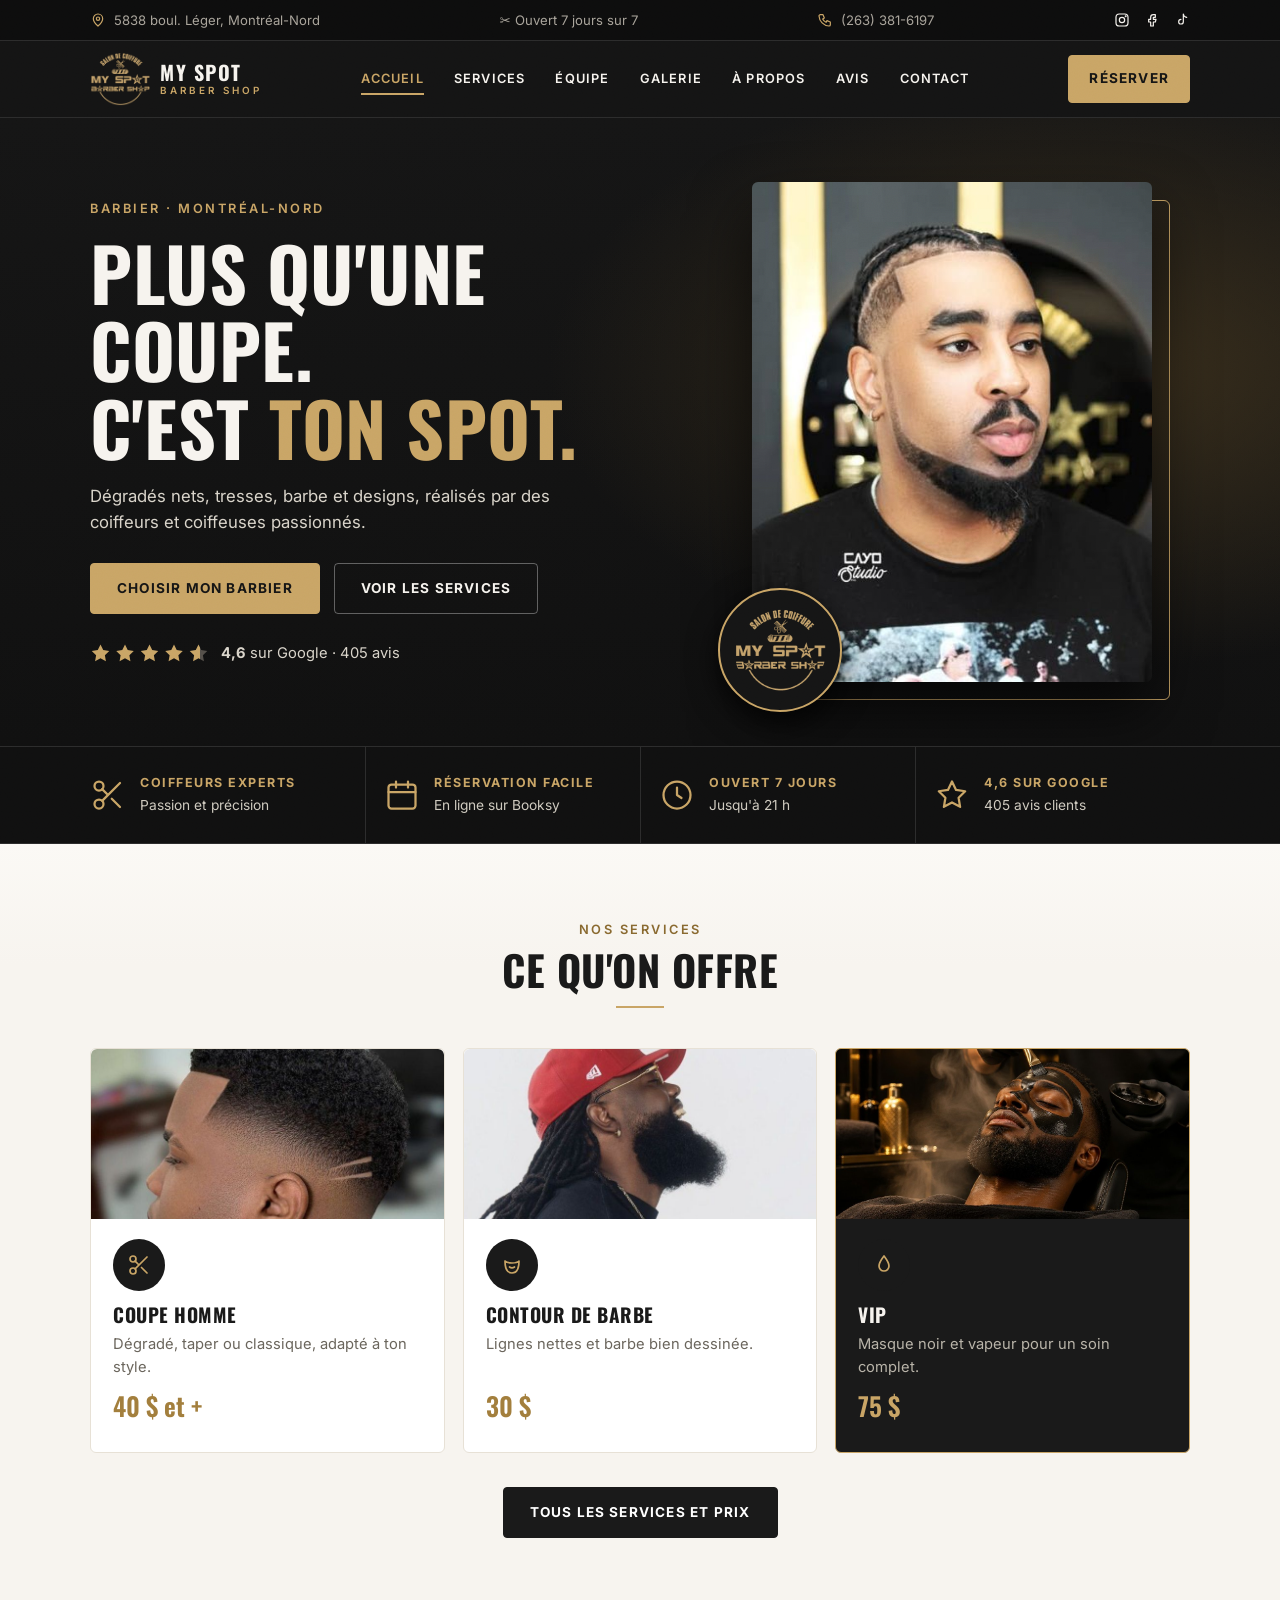
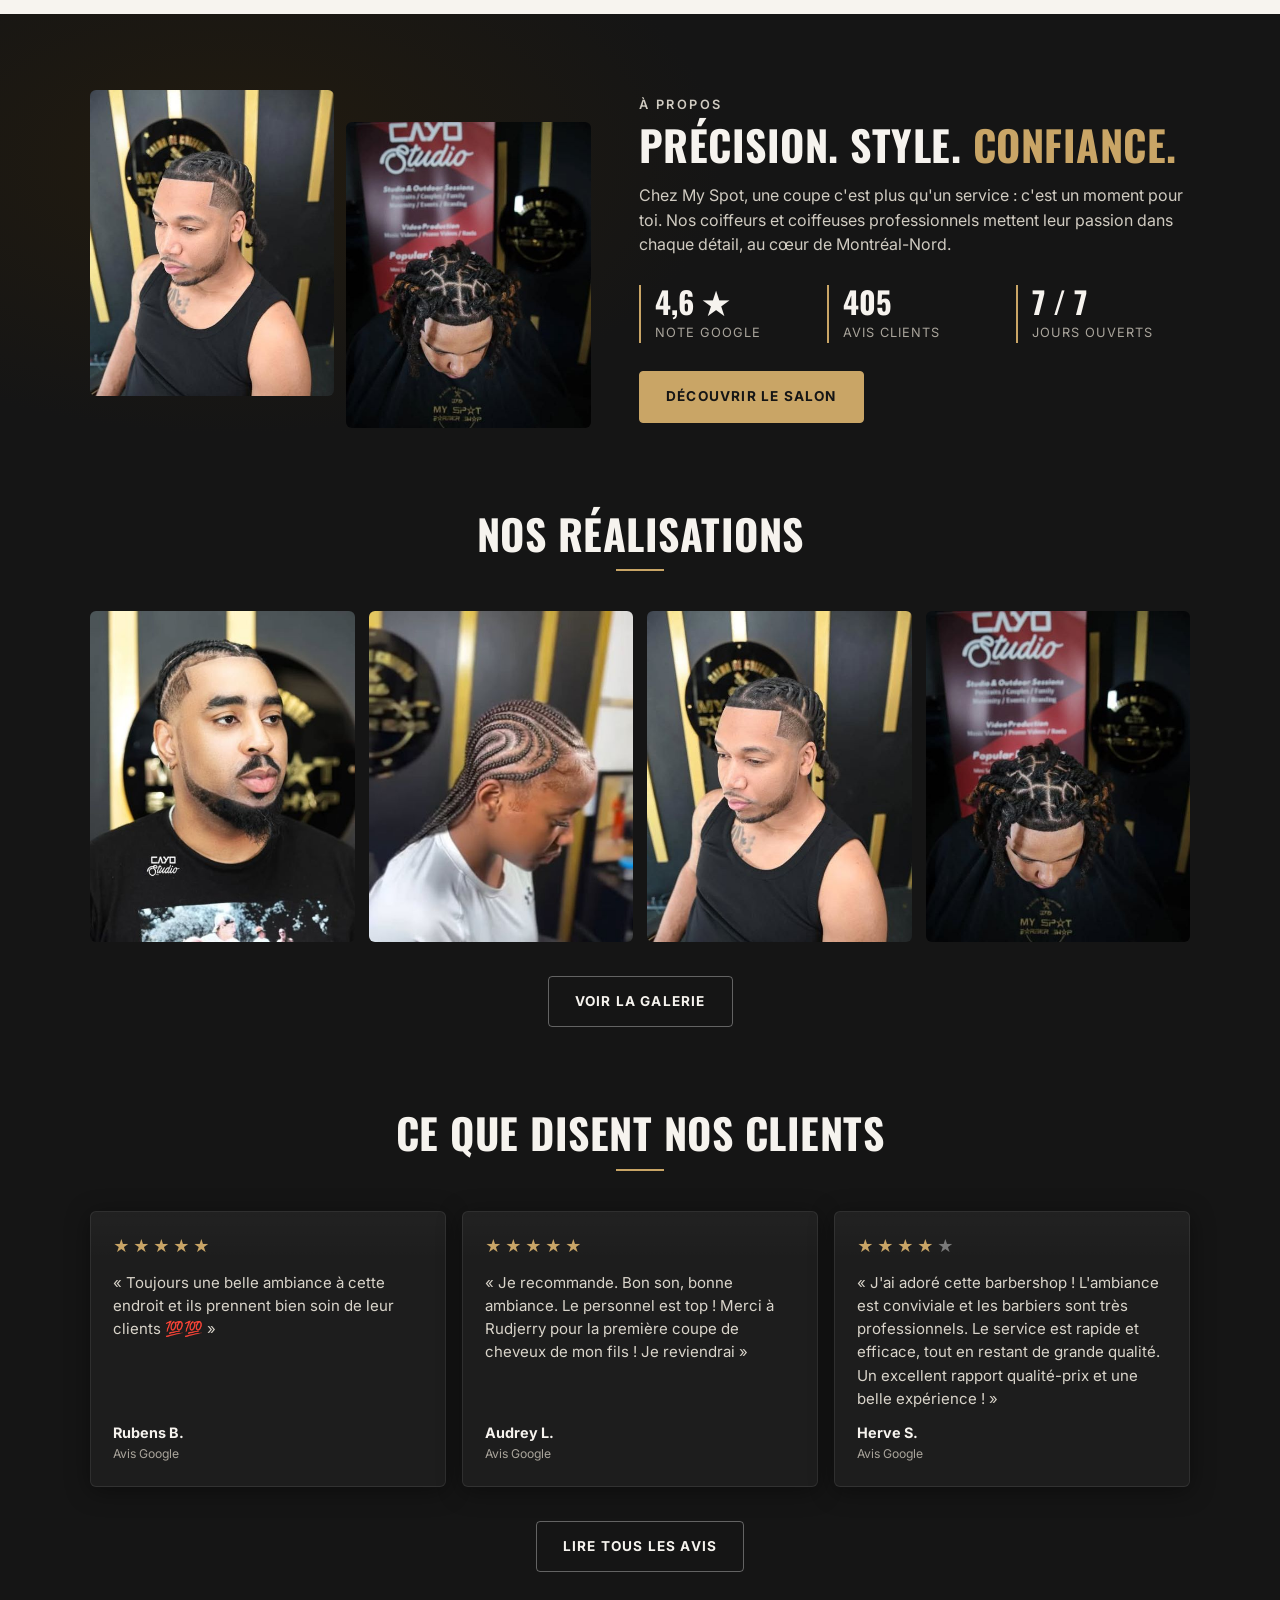
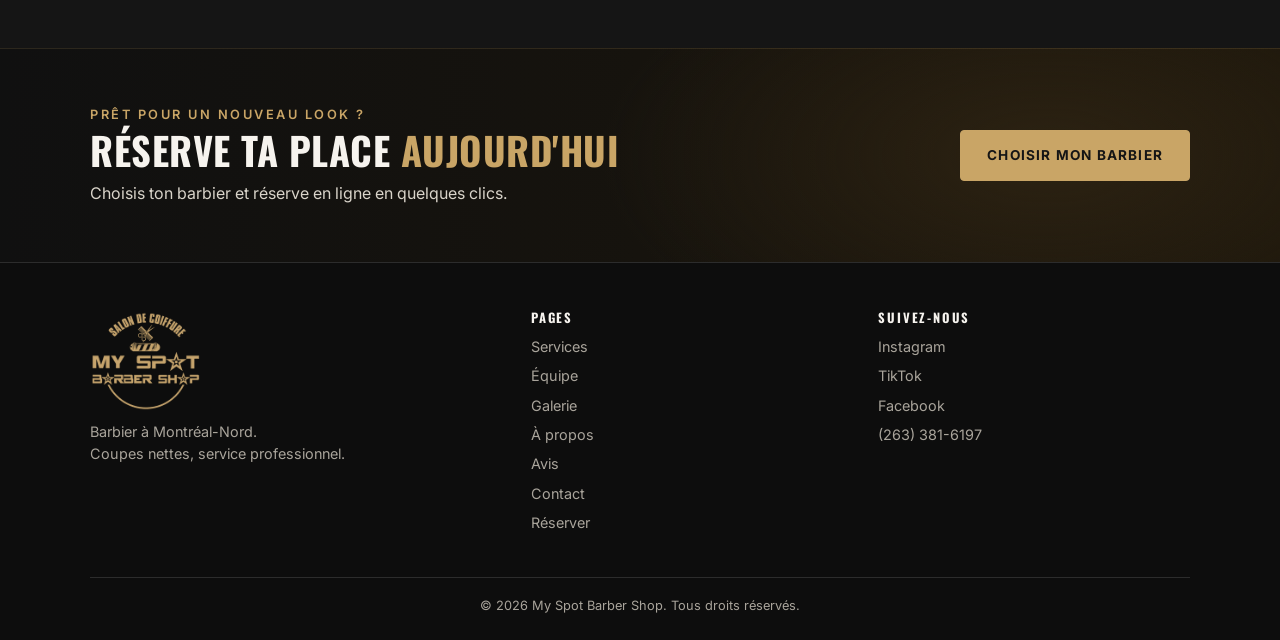
==== commit b080e3d2: "Étoiles de la note Google en SVG net (4,6 = 4 pleines + 60 %) Co-Authored-By: Claude Fable 5 <norepl" ====
--- a/index.html
+++ b/index.html
@@ -103,7 +103,7 @@
         <a class="btn btn-or" href="/equipe">Choisir mon barbier</a>
         <a class="btn btn-ligne" href="/services">Voir les services</a>
       </div>
-      <div class="note"><span class="etoiles" role="img" aria-label="Note 4,6 sur 5"><span class="et-fond" aria-hidden="true">★★★★★<span class="et-plein">★★★★★</span></span></span><span><b>4,6</b> sur Google · 405 avis</span></div>
+      <div class="note"><span class="etoiles" role="img" aria-label="Note 4,6 sur 5"><svg viewBox="0 0 136 24" aria-hidden="true" focusable="false"><defs><linearGradient id="etg46a" x1="0" y1="0" x2="1" y2="0"><stop offset="60%" stop-color="currentColor"/><stop offset="60%" stop-color="#55504a"/></linearGradient></defs><path transform="translate(0,0)" d="M12 1.8l3.1 6.3 6.9.9-5 4.9 1.2 6.9-6.2-3.3-6.2 3.3 1.2-6.9-5-4.9 6.9-.9z" fill="currentColor"/><path transform="translate(28,0)" d="M12 1.8l3.1 6.3 6.9.9-5 4.9 1.2 6.9-6.2-3.3-6.2 3.3 1.2-6.9-5-4.9 6.9-.9z" fill="currentColor"/><path transform="translate(56,0)" d="M12 1.8l3.1 6.3 6.9.9-5 4.9 1.2 6.9-6.2-3.3-6.2 3.3 1.2-6.9-5-4.9 6.9-.9z" fill="currentColor"/><path transform="translate(84,0)" d="M12 1.8l3.1 6.3 6.9.9-5 4.9 1.2 6.9-6.2-3.3-6.2 3.3 1.2-6.9-5-4.9 6.9-.9z" fill="currentColor"/><path transform="translate(112,0)" d="M12 1.8l3.1 6.3 6.9.9-5 4.9 1.2 6.9-6.2-3.3-6.2 3.3 1.2-6.9-5-4.9 6.9-.9z" fill="url(#etg46a)"/></svg></span><span><b>4,6</b> sur Google · 405 avis</span></div>
     </div>
     <div class="hero-photo">
       <img class="photo" src="img/coupe-4.jpg" alt="Coupe et barbe réalisées chez My Spot" fetchpriority="high">
@@ -157,10 +157,10 @@
   <div class="wrap">
     <div class="tete"><h2>Nos réalisations</h2></div>
     <div class="galerie">
-      <a href="https://www.instagram.com/myspotbarbershop/" target="_blank" rel="noopener"><img src="img/coupe-4.jpg" alt="Coupe et barbe" loading="lazy"></a>
-      <a href="https://www.instagram.com/myspotbarbershop/" target="_blank" rel="noopener"><img src="img/coupe-2.jpg" alt="Tresses collées" loading="lazy"></a>
-      <a href="https://www.instagram.com/myspotbarbershop/" target="_blank" rel="noopener"><img src="img/coupe-1.jpg" alt="Tresses et dégradé" loading="lazy"></a>
-      <a href="https://www.instagram.com/myspotbarbershop/" target="_blank" rel="noopener"><img src="img/coupe-3.jpg" alt="Twists et contour" loading="lazy"></a>
+      <a href="/galerie"><img src="img/coupe-4.jpg" alt="Coupe et barbe" loading="lazy"></a>
+      <a href="/galerie"><img src="img/coupe-2.jpg" alt="Tresses collées" loading="lazy"></a>
+      <a href="/galerie"><img src="img/coupe-1.jpg" alt="Tresses et dégradé" loading="lazy"></a>
+      <a href="/galerie"><img src="img/coupe-3.jpg" alt="Twists et contour" loading="lazy"></a>
     </div>
     <div class="centre"><a class="btn btn-ligne" href="/galerie">Voir la galerie</a></div>
   </div>
--- a/css/style.css
+++ b/css/style.css
@@ -56,7 +56,8 @@
   .hero p.intro { color:#d9d4ca; font-size:1.05rem; max-width:460px; }
   .actions { display:flex; gap:14px; flex-wrap:wrap; margin-top:28px; }
   .note { display:flex; align-items:center; gap:12px; margin-top:28px; font-size:.92rem; color:#d9d4ca; }
-  .etoiles { color:var(--or); letter-spacing:3px; font-size:1.05rem; }
+  .etoiles { color:var(--or); display:inline-flex; align-items:center; }
+  .etoiles svg { height:21px; width:auto; display:block; }
   .hero-photo { position:relative; justify-self:center; width:min(100%,400px); }
   .hero-photo img.photo { width:100%; aspect-ratio:4/5; object-fit:cover; border-radius:6px; position:relative; z-index:1; box-shadow:0 30px 60px #000a; }
   .hero-photo::before { content:""; position:absolute; inset:18px -18px -18px 18px; border:1.5px solid var(--or); border-radius:6px; }
@@ -116,9 +117,9 @@
   .chiffres span { font-size:.8rem; color:var(--gris); text-transform:uppercase; letter-spacing:1px; }
 
   /* Galerie */
-  .galerie { display:grid; grid-template-columns:repeat(4,1fr); gap:12px; }
+  .galerie { display:grid; grid-template-columns:repeat(4,1fr); gap:14px; } .galerie figure { margin:0; }
   .galerie a { position:relative; overflow:hidden; border-radius:6px; display:block; }
-  .galerie img { width:100%; aspect-ratio:4/5; object-fit:cover; transition:transform var(--lent) var(--ease), filter var(--lent) var(--ease); }
+  .galerie img { width:100%; height:auto; aspect-ratio:4/5; object-fit:cover; transition:transform var(--lent) var(--ease), filter var(--lent) var(--ease); }
   .galerie a:hover img { transform:scale(1.05); filter:saturate(1.08); }
   .galerie a::after { content:""; position:absolute; inset:0; border:1px solid #c9a56600; border-radius:6px; transition:border-color var(--lent) var(--ease); pointer-events:none; }
   .galerie a:hover::after { border-color:#c9a56680; }
@@ -197,6 +198,9 @@
     .service .carte-titre { flex:1; }
     .service p { flex-basis:100%; order:3; }
     .chiffres b { font-size:1.5rem; }
+    .galerie { gap:8px; }
+    .galerie img { aspect-ratio:1/1; }
+    .galerie a { border-radius:4px; }
     .fixe { display:flex; position:fixed; left:14px; right:14px; bottom:14px; z-index:60; box-shadow:0 10px 30px #000c; }
     body:has(.fixe) { padding-bottom:78px; }
   }
@@ -233,8 +237,6 @@
   @media (max-width:900px){ .barbiers { grid-template-columns:1fr 1fr; } }
   @media (max-width:600px){ .barbiers { grid-template-columns:1fr; } }
 
-  .etoiles .et-fond { position:relative; color:#55504a; }
-  .etoiles .et-plein { position:absolute; left:0; top:0; width:92%; overflow:hidden; white-space:nowrap; color:var(--or); }
   .skip { position:absolute; left:-9999px; top:0; z-index:200; background:var(--or); color:var(--noir); padding:10px 18px; font-weight:600; }
   .skip:focus { left:0; }
   :focus-visible { outline:2px solid var(--or); outline-offset:3px; }
@@ -246,3 +248,14 @@
     a { color:#111; }
     .or, .surtitre, .prix { color:#8a6b2f; }
   }
+
+  .lightbox { position:fixed; inset:0; z-index:150; background:#000d; display:flex; align-items:center; justify-content:center; padding:24px; }
+  .lightbox[hidden] { display:none; }
+  .lightbox img { max-width:min(92vw,720px); max-height:88vh; width:auto; border-radius:8px; box-shadow:0 20px 60px #000; }
+  .lightbox button { position:absolute; top:14px; right:14px; width:44px; height:44px; border-radius:50%; border:1px solid var(--ligne); background:var(--noir2); color:var(--blanc); font-size:1.1rem; cursor:pointer; }
+  .lightbox button:hover { color:var(--or); border-color:var(--or); }
+
+  .galerie figcaption { font-size:.78rem; color:var(--gris); padding:7px 2px 0; letter-spacing:.2px; }
+  .galerie figcaption span { color:var(--or); font-weight:600; }
+  .galerie figcaption span::before { content:"· "; color:var(--gris); font-weight:400; }
+  @media (max-width:600px) { .galerie figcaption { font-size:.72rem; padding-top:5px; } }
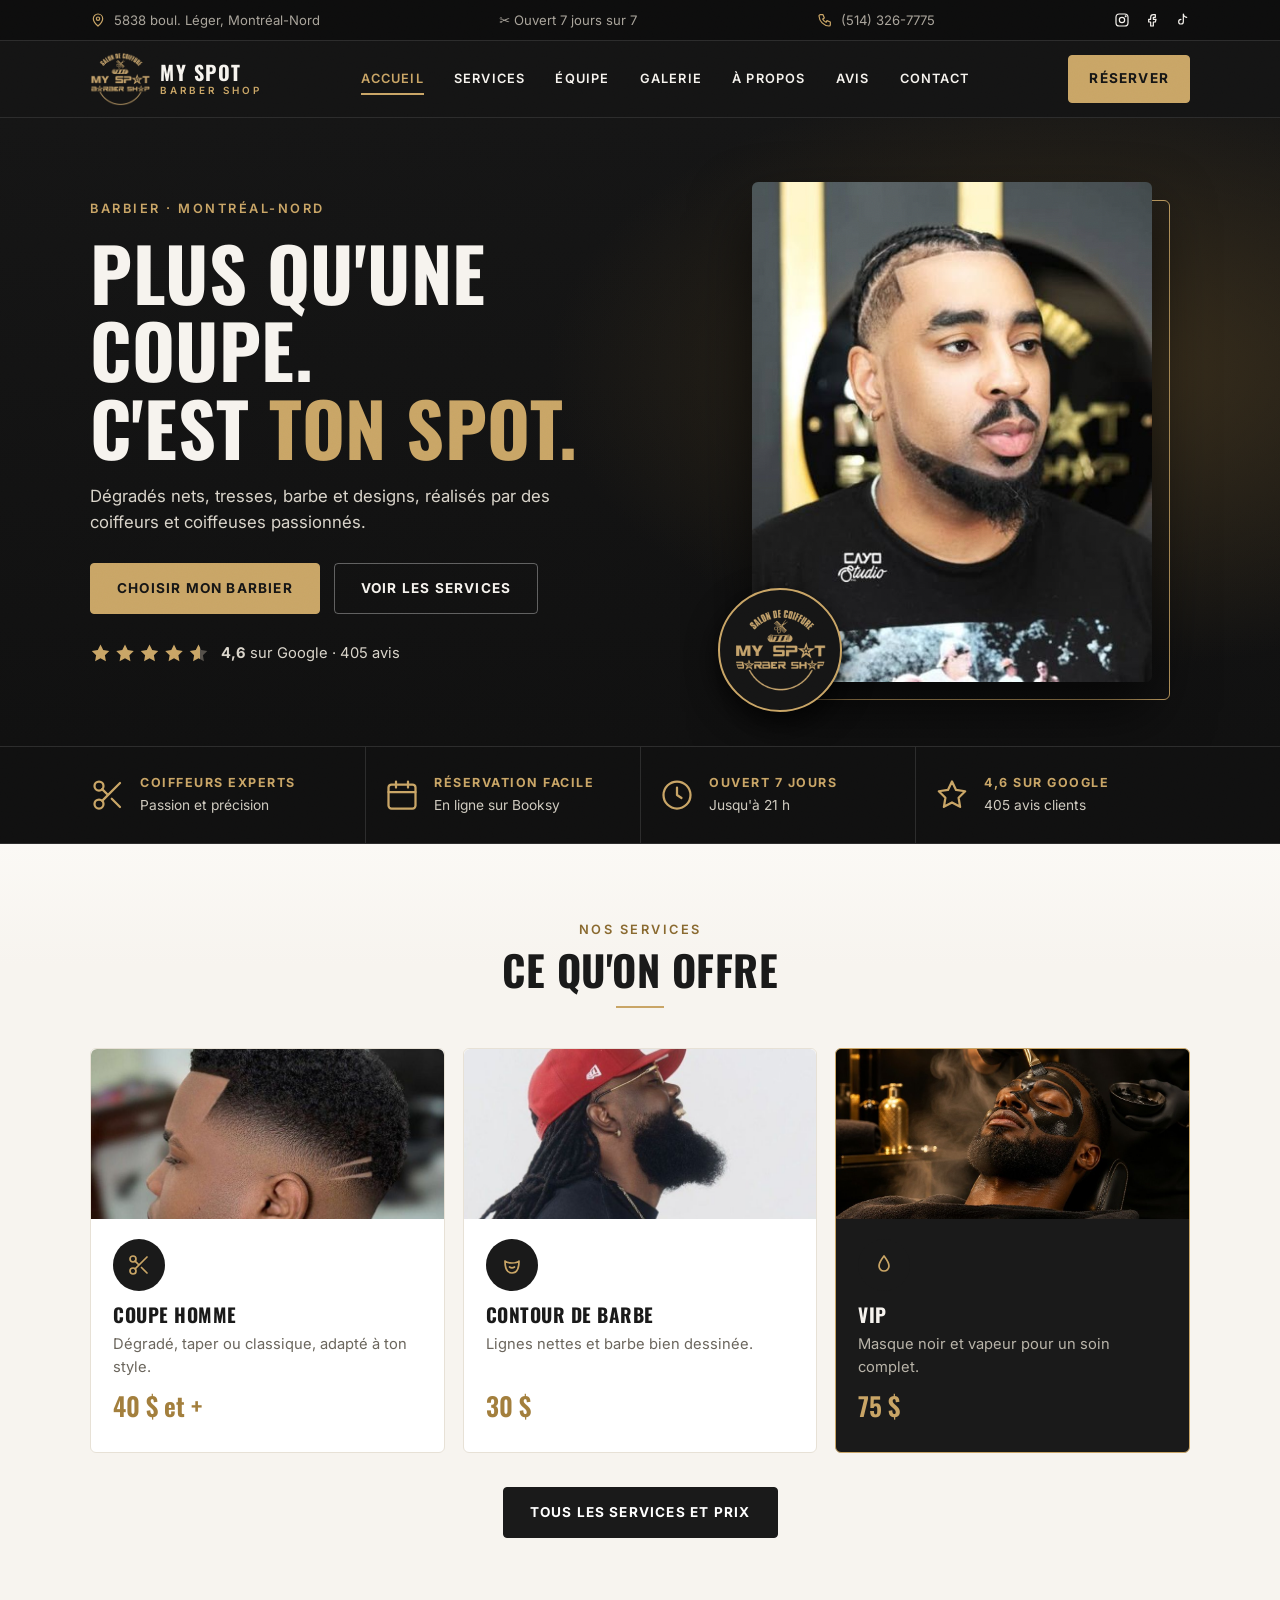
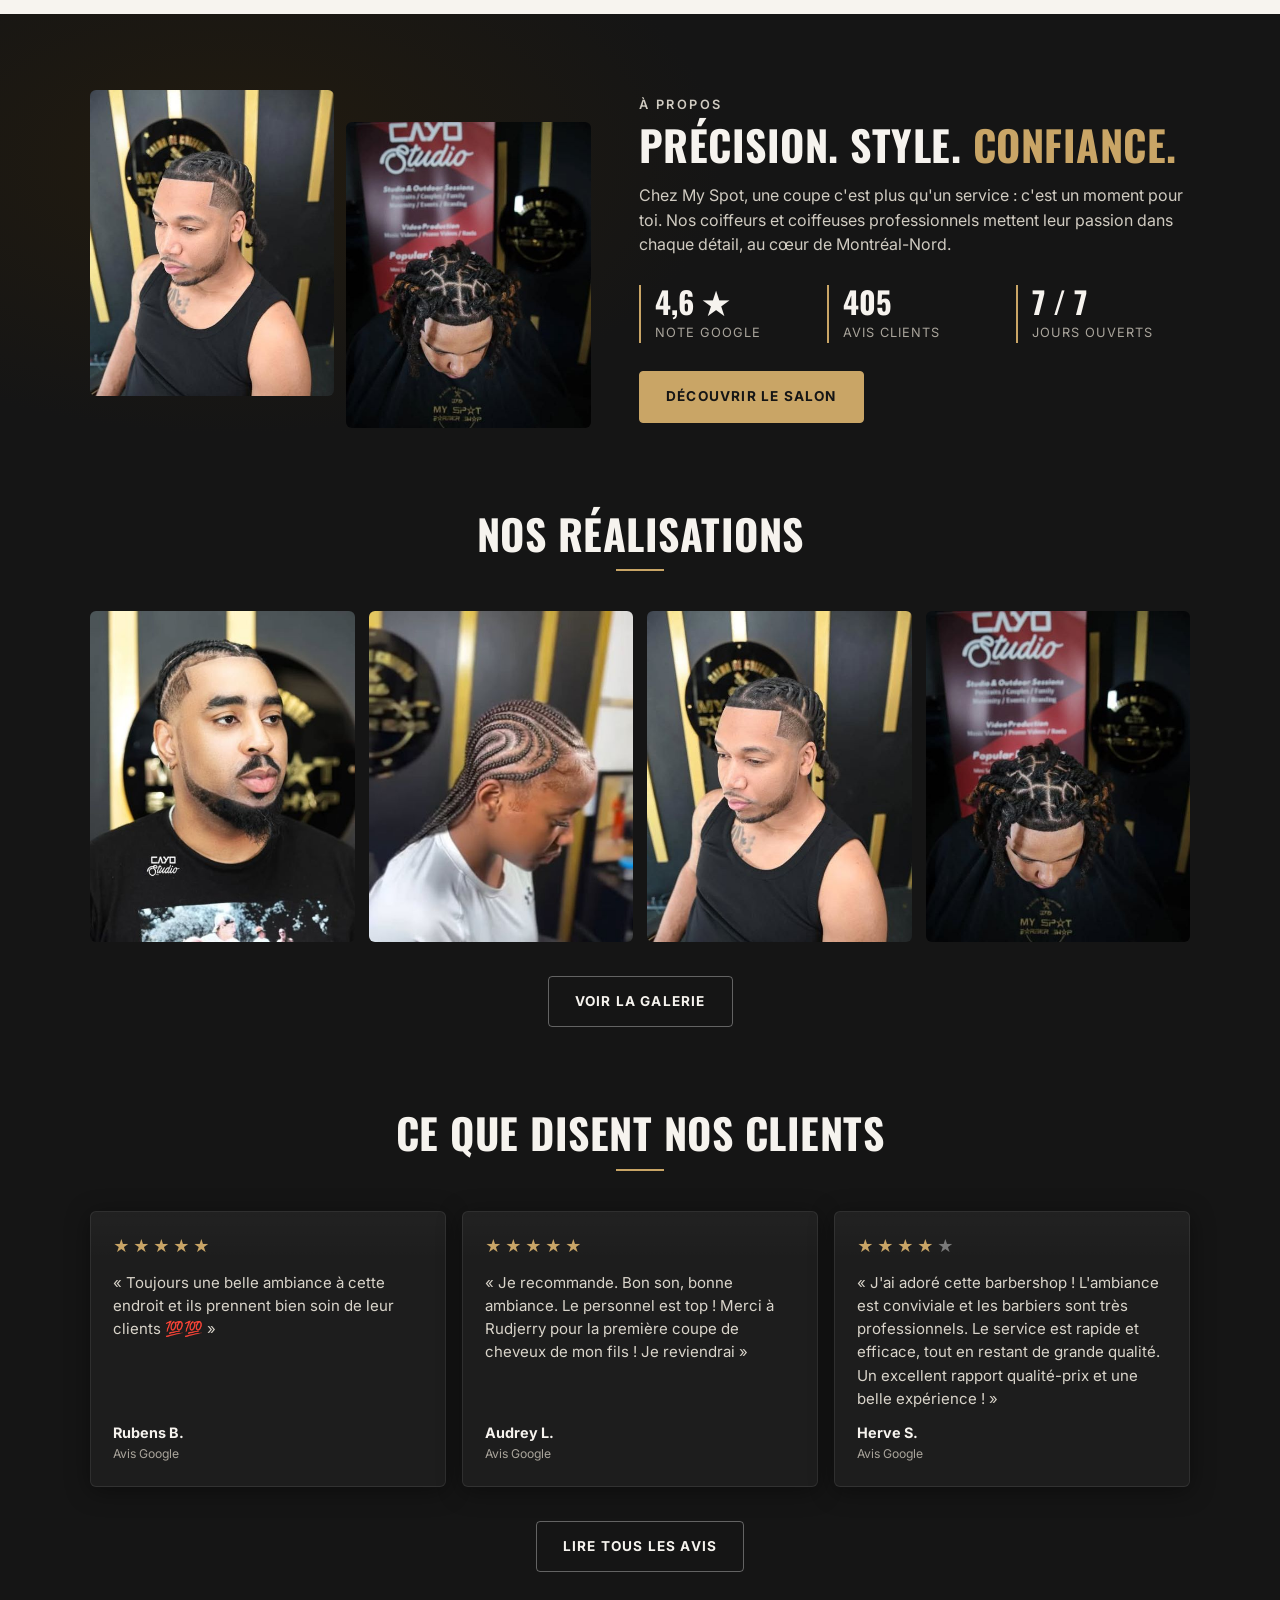
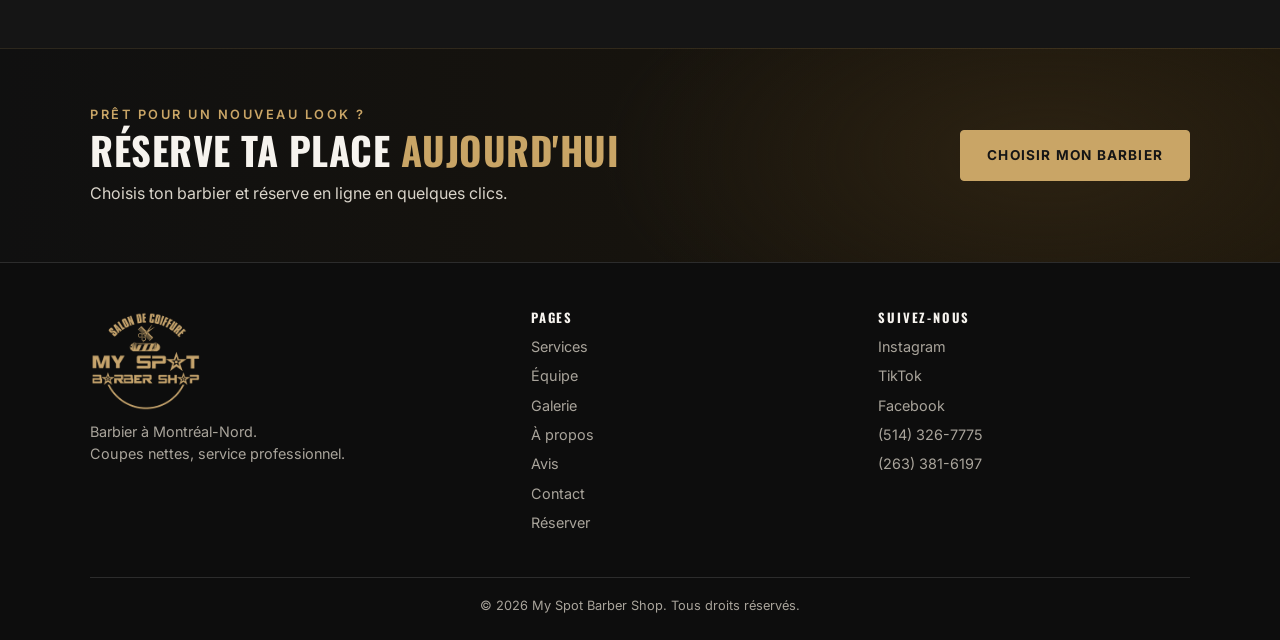
==== commit b9a5b86b: "Téléphone : (514) 326-7775 en principal (barre du haut), les deux numéros dans le pied de page et la" ====
--- a/index.html
+++ b/index.html
@@ -30,7 +30,7 @@
   "url": "https://myspotbarbershop.com/",
   "priceRange": "$30 - $75",
   "hasMap": "https://maps.app.goo.gl/vKizN4ZihQii4aD46",
-  "telephone": "+1-263-381-6197",
+  "telephone": ["+1-514-326-7775", "+1-263-381-6197"],
   "address": {"@type":"PostalAddress","streetAddress":"5838 boul. Léger","addressLocality":"Montréal-Nord","addressRegion":"QC","postalCode":"H1G 1K6","addressCountry":"CA"},
   "openingHoursSpecification": [
     {"@type":"OpeningHoursSpecification","dayOfWeek":["Sunday","Monday","Tuesday","Wednesday","Thursday"],"opens":"09:00","closes":"21:00"},
@@ -53,7 +53,7 @@
   <div class="wrap">
     <span class="cache"><svg aria-hidden="true" focusable="false" viewBox="0 0 24 24"><path d="M12 21s-7-6.2-7-11a7 7 0 0 1 14 0c0 4.8-7 11-7 11z"/><circle cx="12" cy="10" r="2.5"/></svg>5838 boul. Léger, Montréal-Nord</span>
     <span>✂ Ouvert 7 jours sur 7</span>
-    <a class="cache tel" href="tel:+12633816197"><svg aria-hidden="true" focusable="false" viewBox="0 0 24 24"><path d="M5 4h4l2 5-2.5 1.5a11 11 0 0 0 5 5L15 13l5 2v4a2 2 0 0 1-2 2A16 16 0 0 1 3 6a2 2 0 0 1 2-2z"/></svg>(263) 381-6197</a>
+    <a class="cache tel" href="tel:+15143267775"><svg aria-hidden="true" focusable="false" viewBox="0 0 24 24"><path d="M5 4h4l2 5-2.5 1.5a11 11 0 0 0 5 5L15 13l5 2v4a2 2 0 0 1-2 2A16 16 0 0 1 3 6a2 2 0 0 1 2-2z"/></svg>(514) 326-7775</a>
     <div class="social cache">
       <a href="https://www.instagram.com/myspotbarbershop/" target="_blank" rel="noopener" aria-label="Instagram"><svg aria-hidden="true" focusable="false" viewBox="0 0 24 24"><rect x="3" y="3" width="18" height="18" rx="5"/><circle cx="12" cy="12" r="4"/><circle cx="17.5" cy="6.5" r=".6"/></svg></a>
       <a href="https://www.facebook.com/profile.php?id=100047534535503" target="_blank" rel="noopener" aria-label="Facebook"><svg aria-hidden="true" focusable="false" viewBox="0 0 24 24"><path d="M14 8h3V4h-3a4 4 0 0 0-4 4v3H7v4h3v6h4v-6h3l1-4h-4V8z"/></svg></a>
@@ -210,6 +210,7 @@
         <li><a href="https://www.instagram.com/myspotbarbershop/" target="_blank" rel="noopener">Instagram</a></li>
         <li><a href="https://www.tiktok.com/@myspot.barbershop" target="_blank" rel="noopener">TikTok</a></li>
         <li><a href="https://www.facebook.com/profile.php?id=100047534535503" target="_blank" rel="noopener">Facebook</a></li>
+        <li><a href="tel:+15143267775">(514) 326-7775</a></li>
         <li><a href="tel:+12633816197">(263) 381-6197</a></li>
       </ul>
     </div>
--- a/css/style.css
+++ b/css/style.css
@@ -145,6 +145,7 @@
   .info { display:flex; gap:14px; }
   .info svg { flex:none; width:22px; height:22px; margin-top:3px; fill:none; stroke:#a37f3d; stroke-width:1.8; stroke-linecap:round; stroke-linejoin:round; }
   .info b { display:block; font-size:.78rem; letter-spacing:1.5px; text-transform:uppercase; color:#8a6a30; }
+  .info a[href^="tel:"] { display:block; }
   .info a:hover { text-decoration:underline; }
   .carte { width:100%; min-height:340px; height:100%; border:0; border-radius:6px; }
 
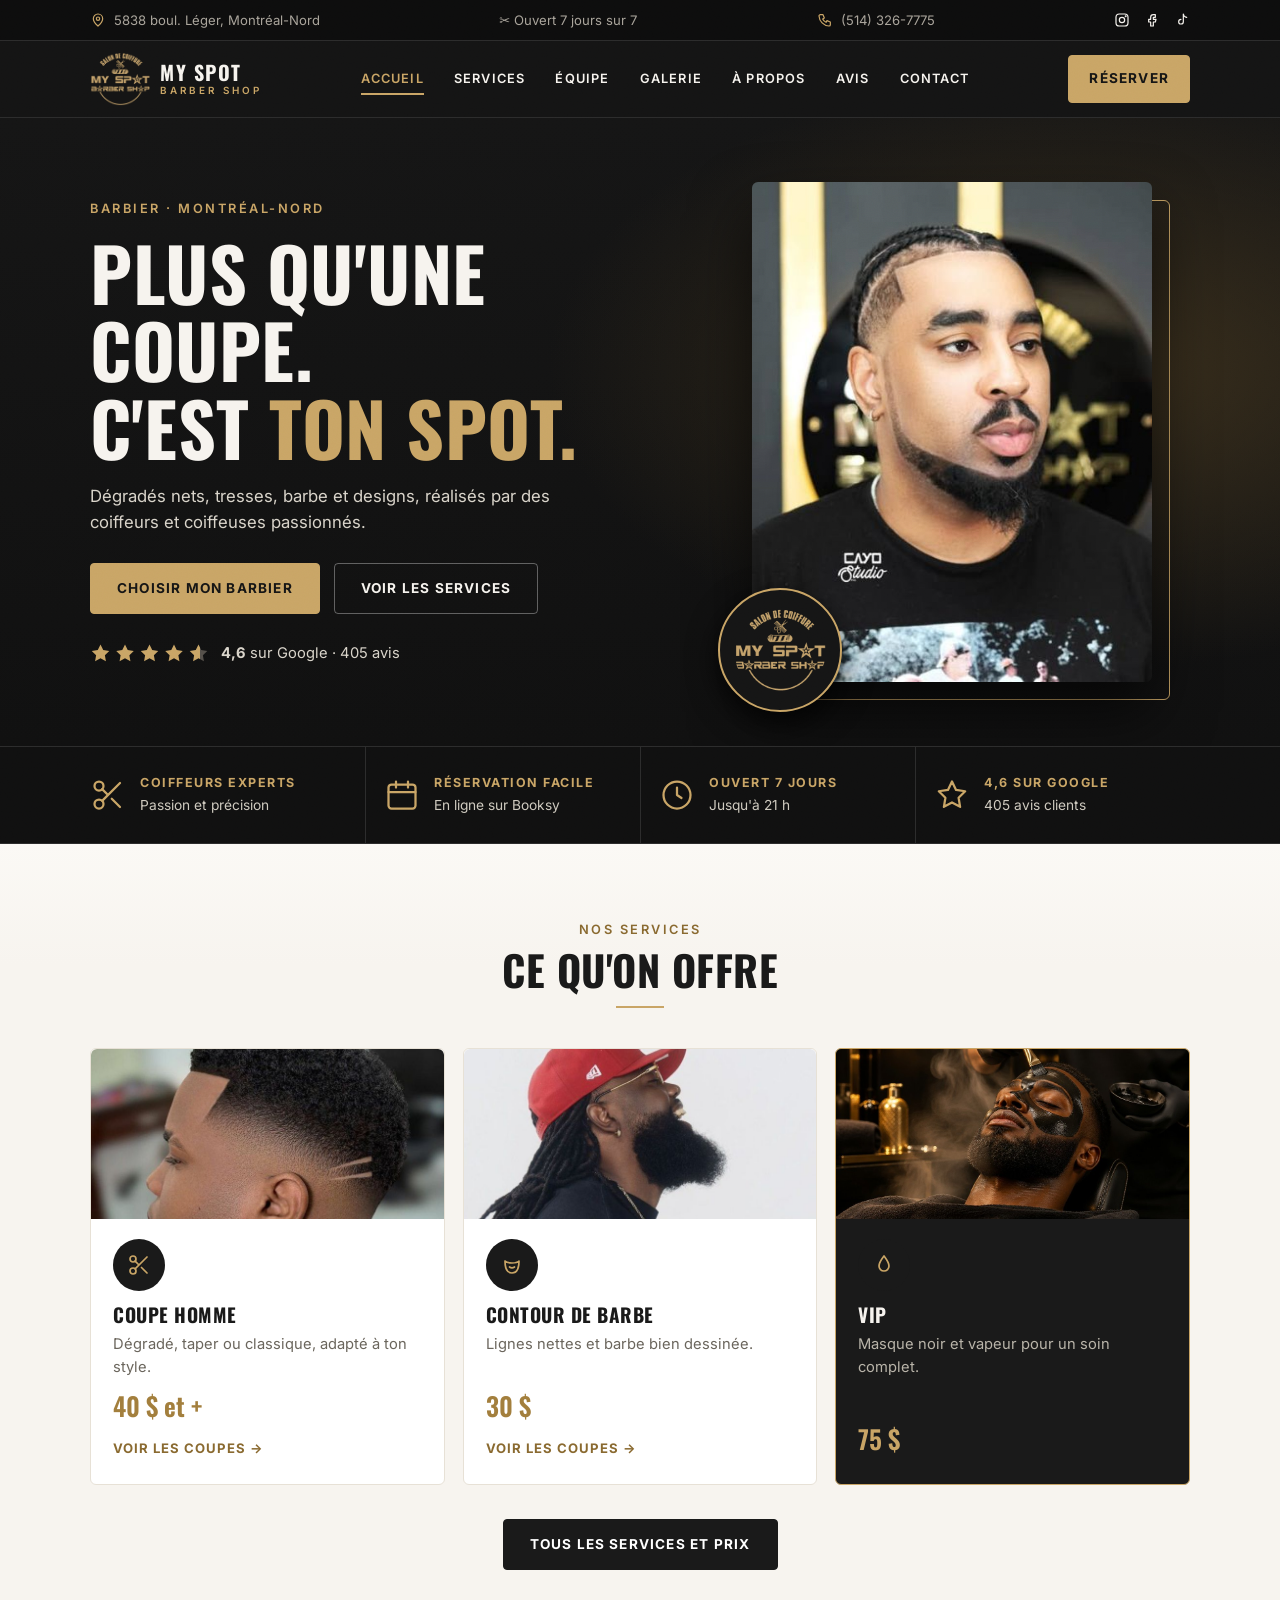
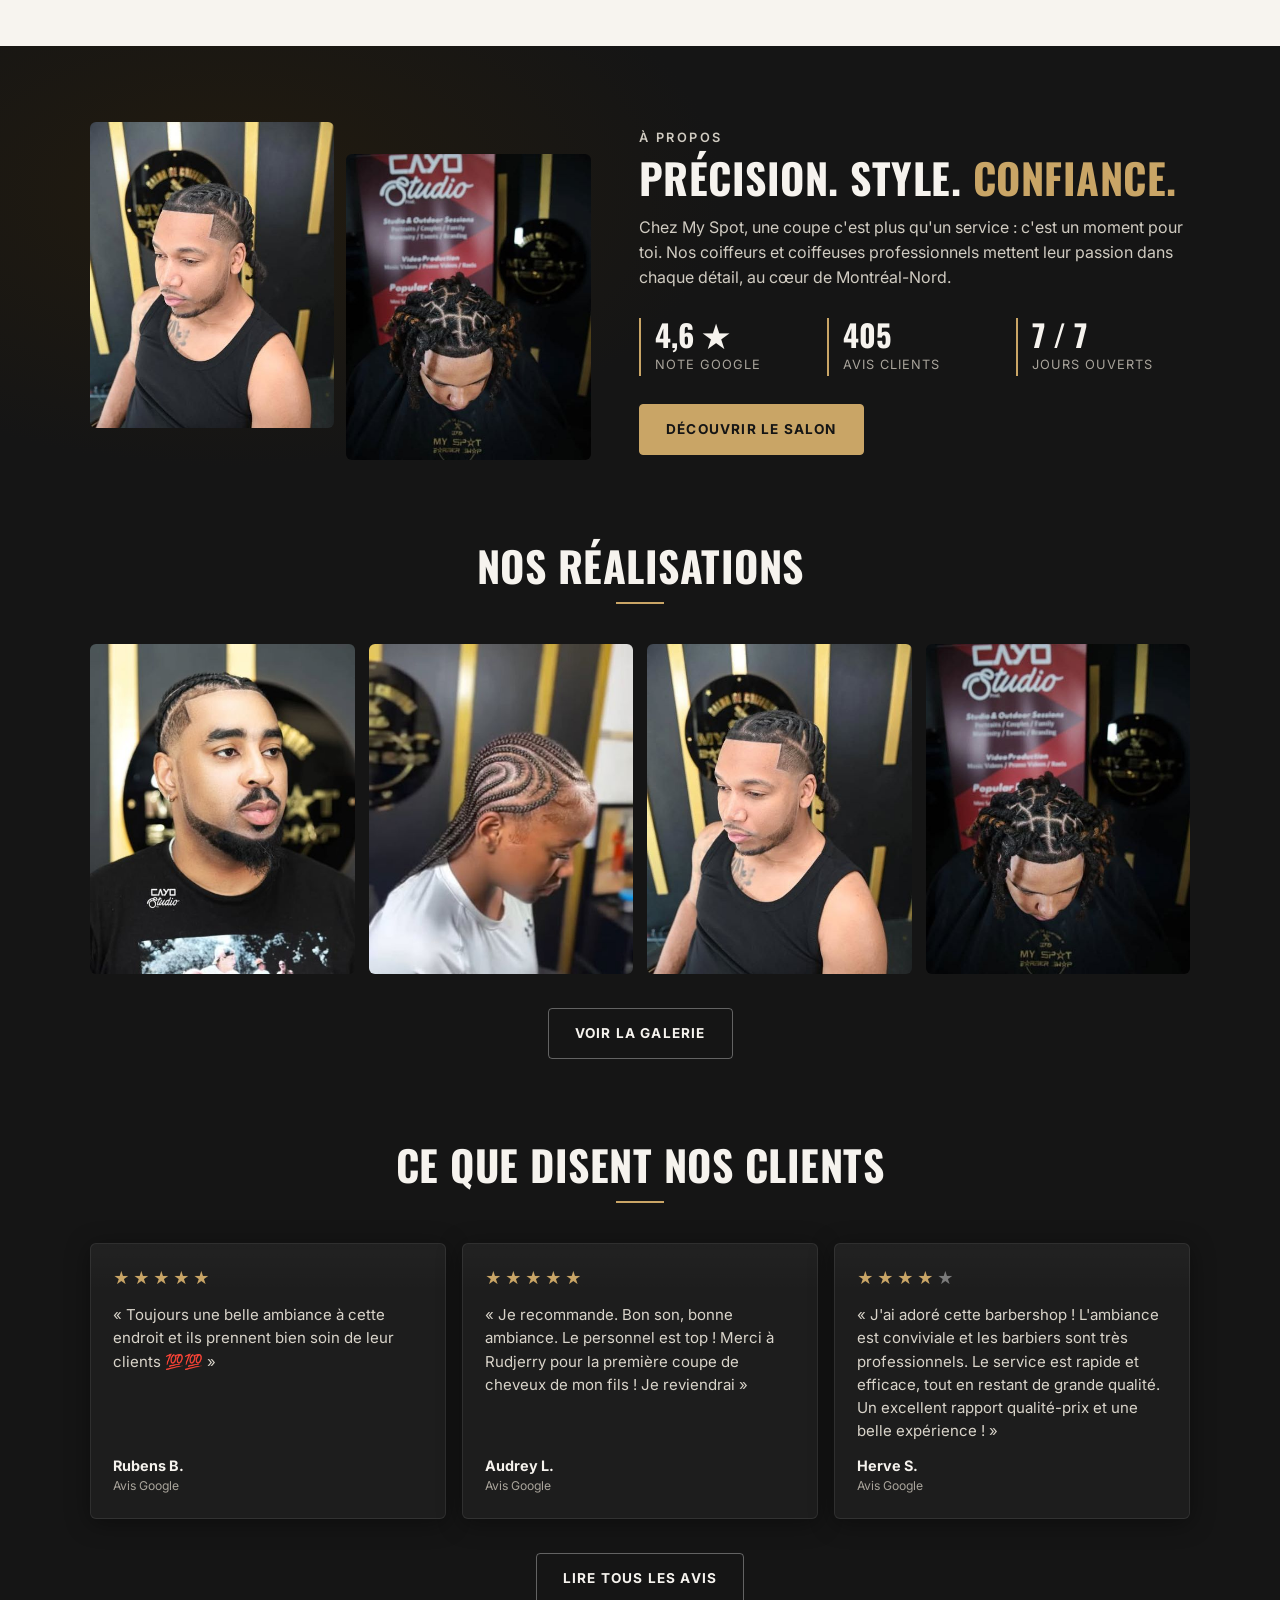
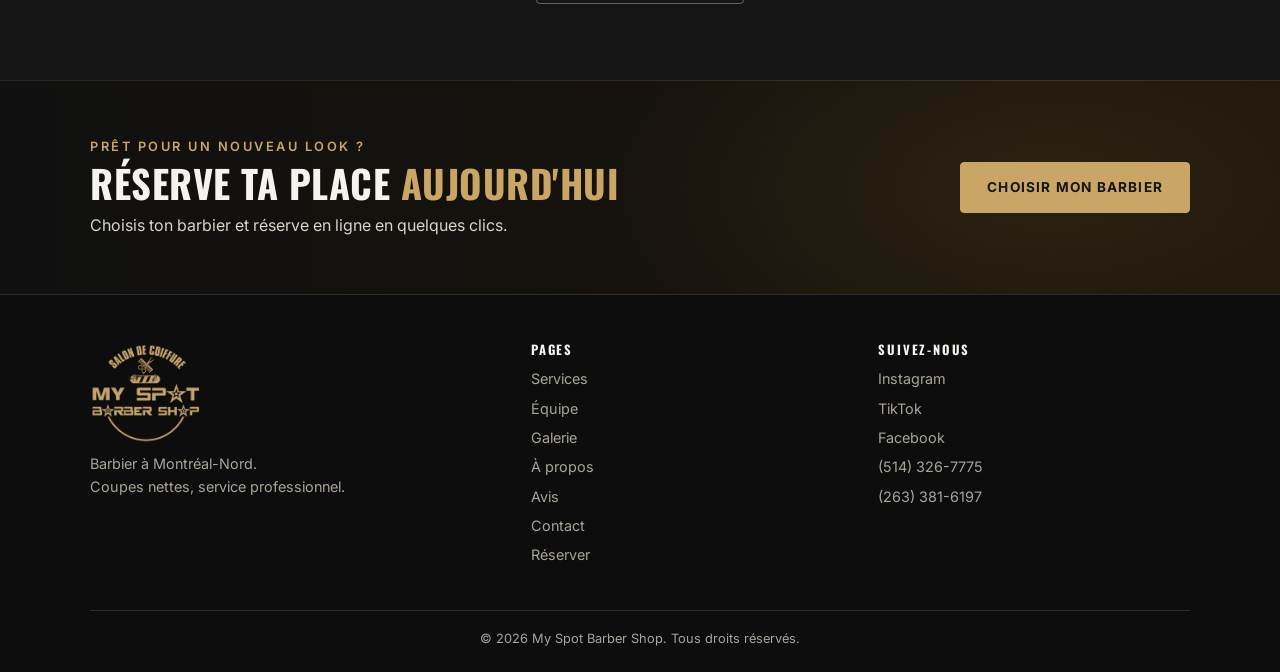
==== commit 5346cef5: "Catalogue de coupes : filtres Homme/Enfant/Tresses/Barbe dans la galerie, bouton « Voir les coupes »" ====
--- a/index.html
+++ b/index.html
@@ -125,8 +125,8 @@
   <div class="wrap">
     <div class="tete"><p class="surtitre" style="color:#8a6a30">Nos services</p><h2>Ce qu'on offre</h2></div>
     <div class="services">
-      <div class="service"><img class="photo-svc" src="img/equipe/sley.jpg" alt="Dégradé réalisé chez My Spot" loading="lazy" width="720" height="480"><div class="ico"><svg aria-hidden="true" focusable="false" viewBox="0 0 24 24"><circle cx="6" cy="6" r="3"/><circle cx="6" cy="18" r="3"/><path d="M20 4 8.1 15.9M14.5 14.5 20 20M8.1 8.1 12 12"/></svg></div><h2 class="carte-titre">Coupe homme</h2><p>Dégradé, taper ou classique, adapté à ton style.</p><span class="prix">40 $ et +</span></div>
-      <div class="service"><img class="photo-svc" src="img/equipe/chulow.jpg" alt="Barbe taillée chez My Spot" loading="lazy" width="720" height="480"><div class="ico"><svg aria-hidden="true" focusable="false" viewBox="0 0 24 24"><path d="M5 8c0 8 3 12 7 12s7-4 7-12c-2 2-4 2-7 2s-5 0-7-2z"/><path d="M9.5 14c1.5 1 3.5 1 5 0"/></svg></div><h2 class="carte-titre">Contour de barbe</h2><p>Lignes nettes et barbe bien dessinée.</p><span class="prix">30 $</span></div>
+      <div class="service"><img class="photo-svc" src="img/equipe/sley.jpg" alt="Dégradé réalisé chez My Spot" loading="lazy" width="720" height="480"><div class="ico"><svg aria-hidden="true" focusable="false" viewBox="0 0 24 24"><circle cx="6" cy="6" r="3"/><circle cx="6" cy="18" r="3"/><path d="M20 4 8.1 15.9M14.5 14.5 20 20M8.1 8.1 12 12"/></svg></div><h2 class="carte-titre">Coupe homme</h2><p>Dégradé, taper ou classique, adapté à ton style.</p><span class="prix">40 $ et +</span><a class="voir-coupes" href="/galerie#homme">Voir les coupes <span aria-hidden="true">→</span></a></div>
+      <div class="service"><img class="photo-svc" src="img/equipe/chulow.jpg" alt="Barbe taillée chez My Spot" loading="lazy" width="720" height="480"><div class="ico"><svg aria-hidden="true" focusable="false" viewBox="0 0 24 24"><path d="M5 8c0 8 3 12 7 12s7-4 7-12c-2 2-4 2-7 2s-5 0-7-2z"/><path d="M9.5 14c1.5 1 3.5 1 5 0"/></svg></div><h2 class="carte-titre">Contour de barbe</h2><p>Lignes nettes et barbe bien dessinée.</p><span class="prix">30 $</span><a class="voir-coupes" href="/galerie#barbe">Voir les coupes <span aria-hidden="true">→</span></a></div>
       <div class="service vedette"><img class="photo-svc" src="img/services/vip.jpg" alt="Coupe et barbe soignées chez My Spot" loading="lazy" width="720" height="480"><div class="ico"><svg aria-hidden="true" focusable="false" viewBox="0 0 24 24"><path d="M12 3c3 4 5 6.5 5 10a5 5 0 0 1-10 0c0-3.5 2-6 5-10z"/></svg></div><h2 class="carte-titre">VIP</h2><p>Masque noir et vapeur pour un soin complet.</p><span class="prix">75 $</span></div>
     </div>
     <div class="centre"><a class="btn btn-noir" href="/services">Tous les services et prix</a></div>
--- a/css/style.css
+++ b/css/style.css
@@ -117,6 +117,13 @@
   .chiffres span { font-size:.8rem; color:var(--gris); text-transform:uppercase; letter-spacing:1px; }
 
   /* Galerie */
+  .filtres { display:flex; flex-wrap:wrap; gap:8px; justify-content:center; margin:0 0 24px; scroll-margin-top:90px; }
+  .filtres button { font:600 .82rem/1 Inter,sans-serif; letter-spacing:1px; text-transform:uppercase; padding:11px 18px; border-radius:999px; border:1px solid #c9a56666; background:transparent; color:inherit; cursor:pointer; transition:background .2s, color .2s, border-color .2s; }
+  .filtres button:hover { border-color:var(--or); }
+  .filtres button[aria-pressed="true"] { background:var(--or); border-color:var(--or); color:#151515; }
+  .galerie figure[hidden] { display:none; }
+  .service .voir-coupes { font-size:.82rem; font-weight:700; letter-spacing:1px; text-transform:uppercase; color:#8a6a30; margin-top:4px; }
+  .service .voir-coupes:hover { text-decoration:underline; }
   .galerie { display:grid; grid-template-columns:repeat(4,1fr); gap:14px; } .galerie figure { margin:0; }
   .galerie a { position:relative; overflow:hidden; border-radius:6px; display:block; }
   .galerie img { width:100%; height:auto; aspect-ratio:4/5; object-fit:cover; transition:transform var(--lent) var(--ease), filter var(--lent) var(--ease); }
@@ -196,6 +203,7 @@
     .service { flex-direction:row; align-items:center; flex-wrap:wrap; padding:18px; }
     .service .photo-svc { width:calc(100% + 36px); max-width:none; flex:0 0 calc(100% + 36px); margin:-18px -18px 10px; order:-1; }
     .service .ico { margin:0; }
+    .service .voir-coupes { order:9; flex-basis:100%; }
     .service .carte-titre { flex:1; }
     .service p { flex-basis:100%; order:3; }
     .chiffres b { font-size:1.5rem; }
